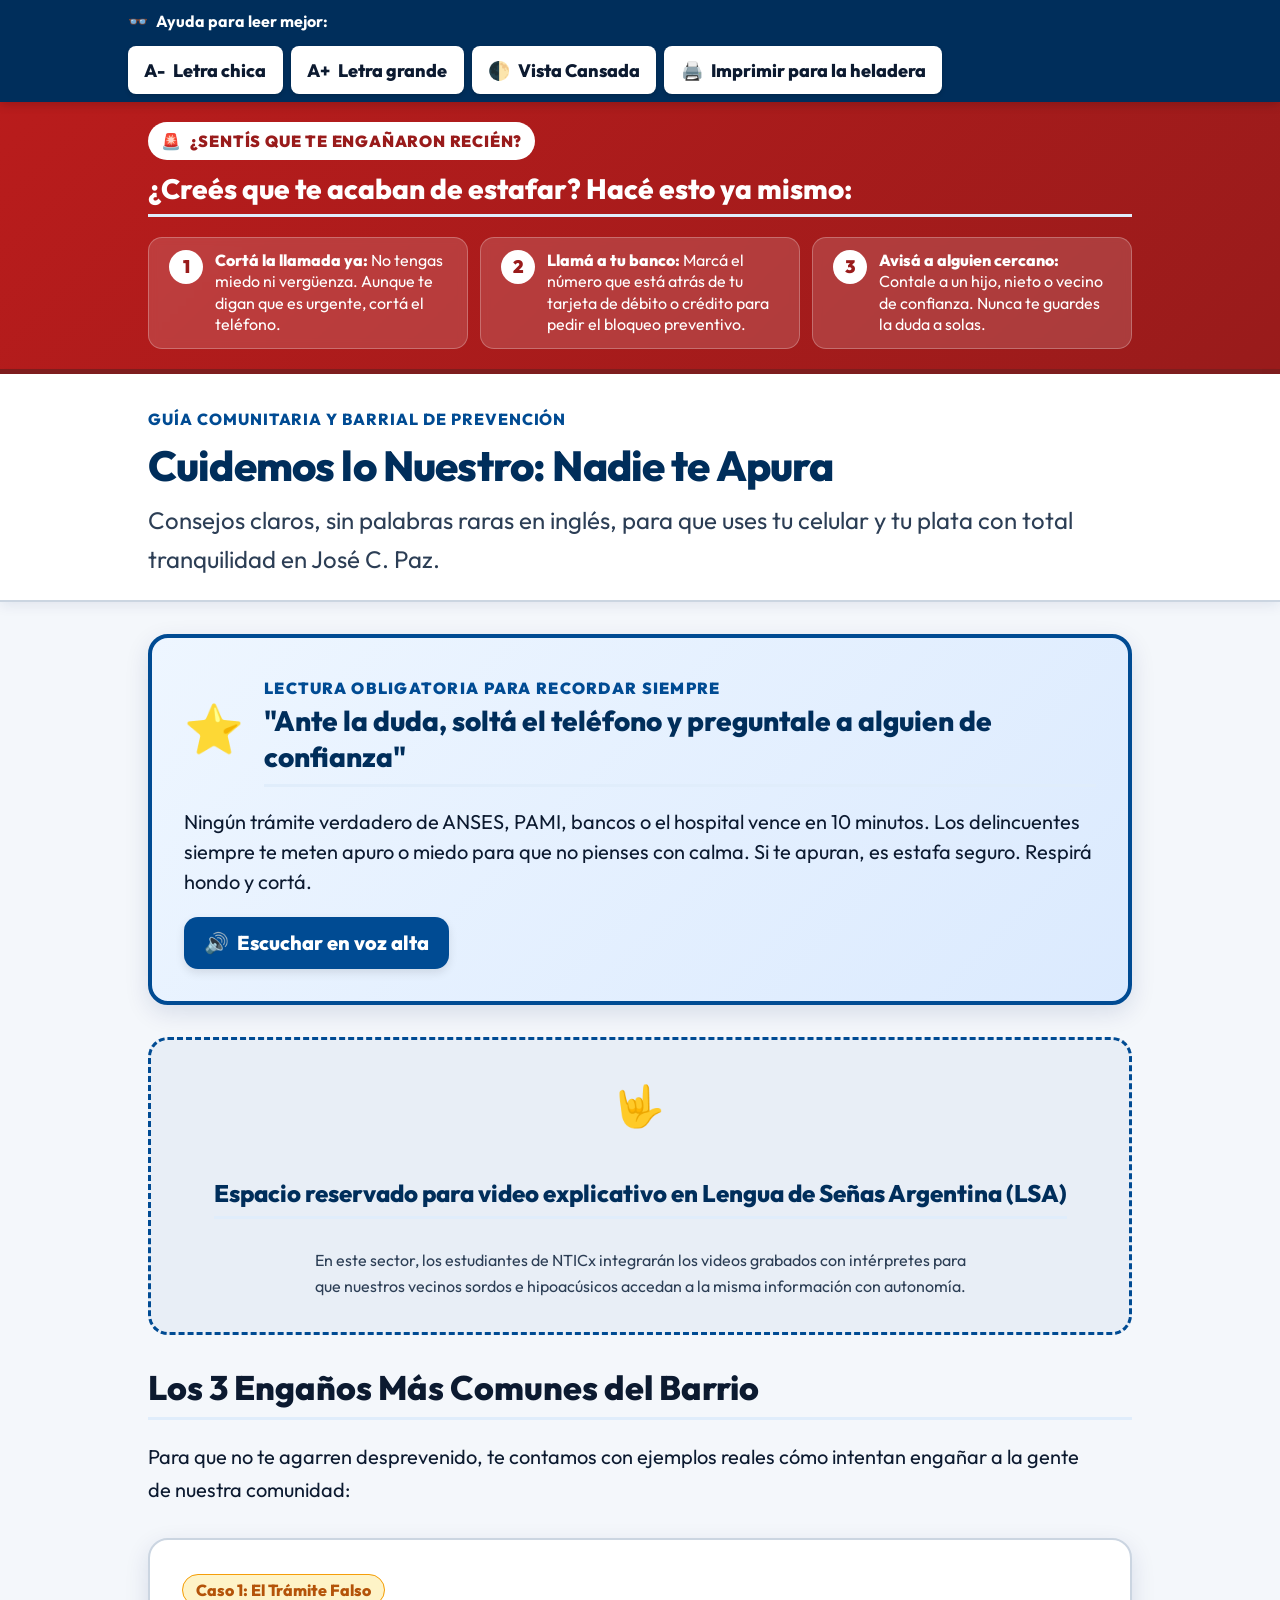
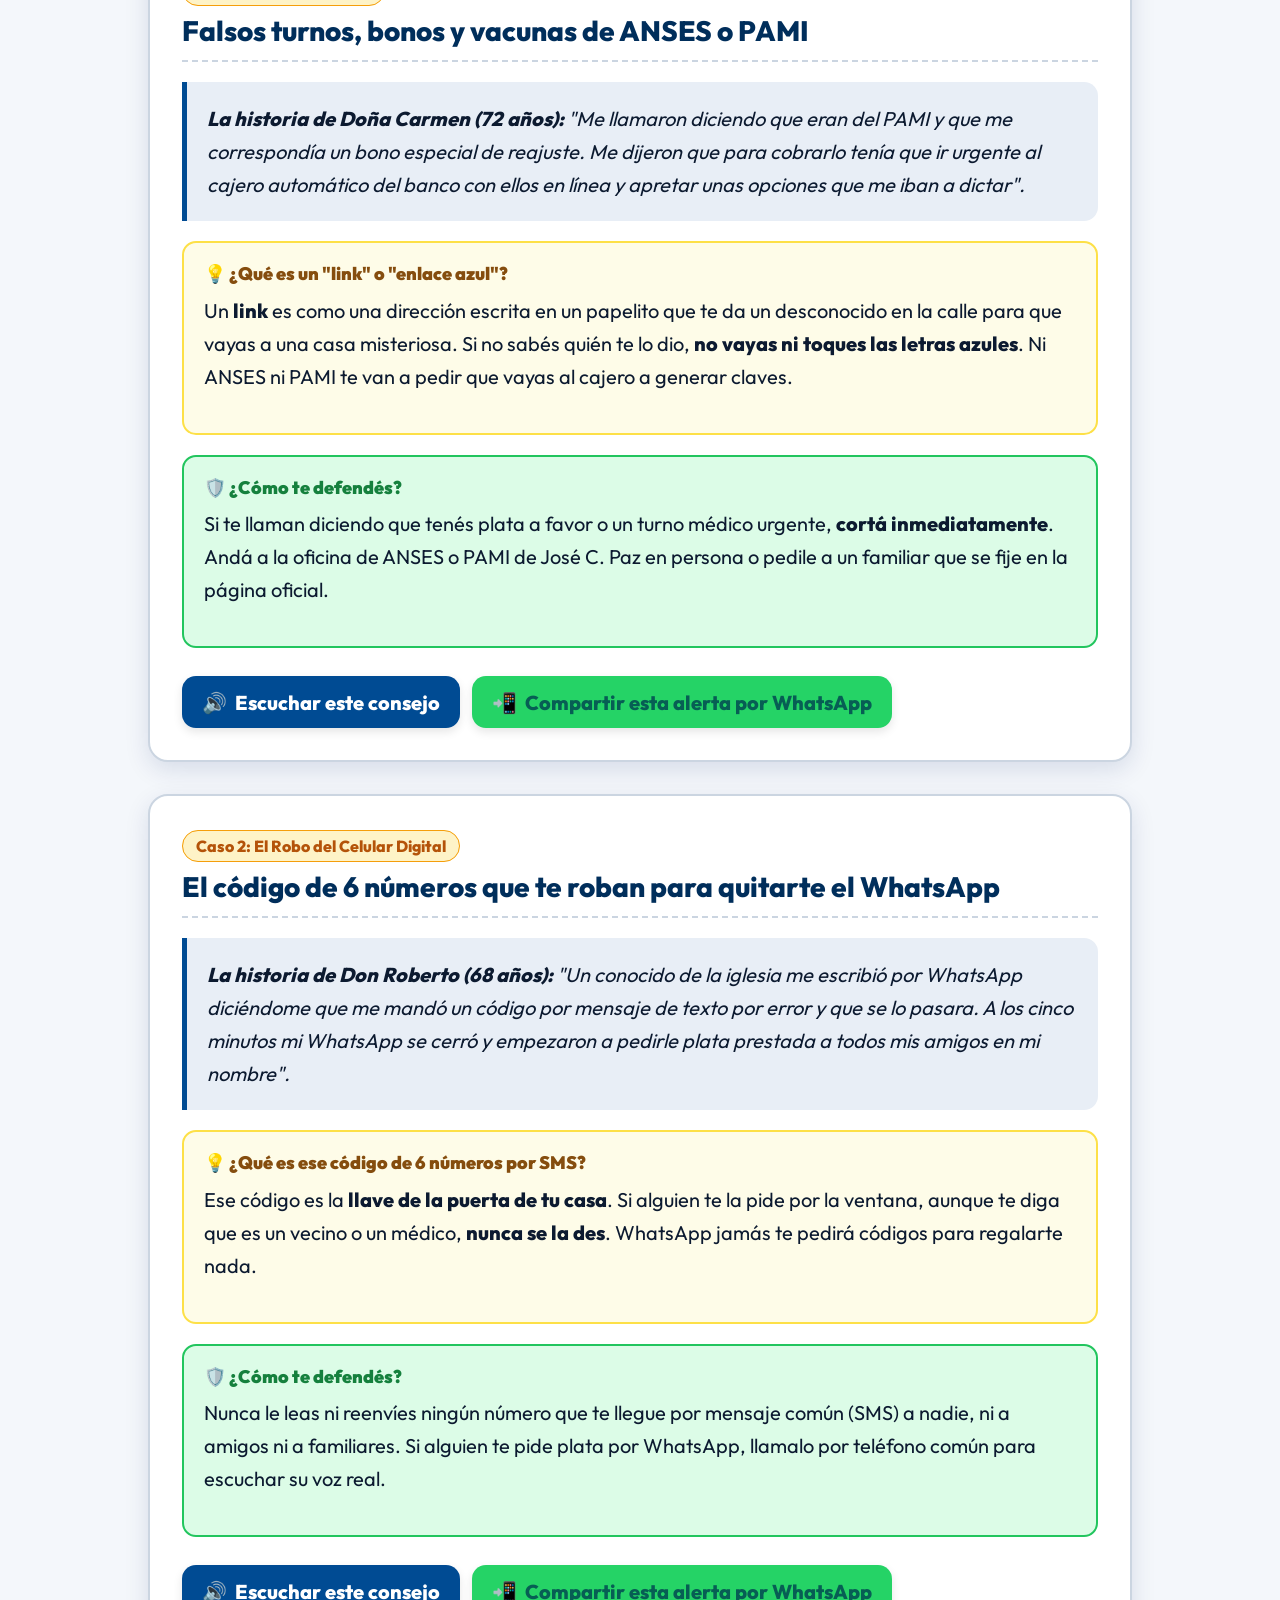
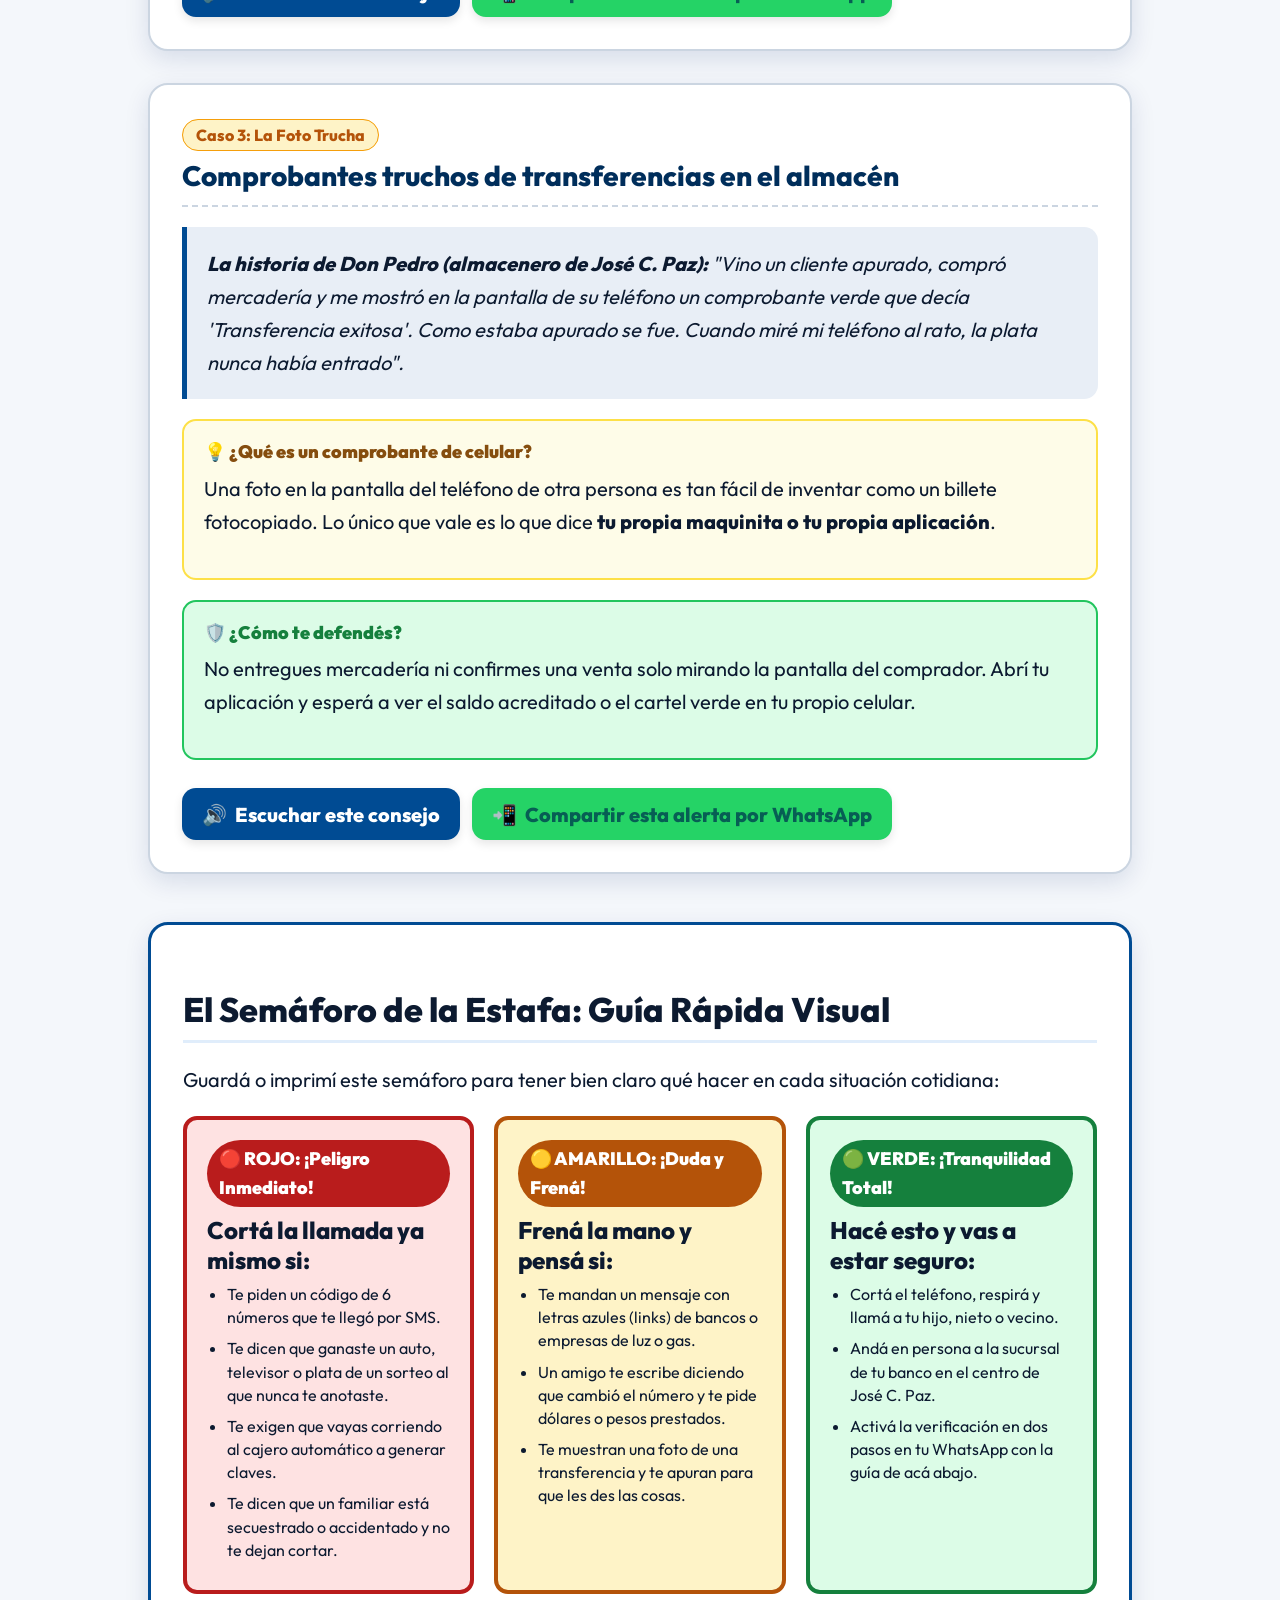
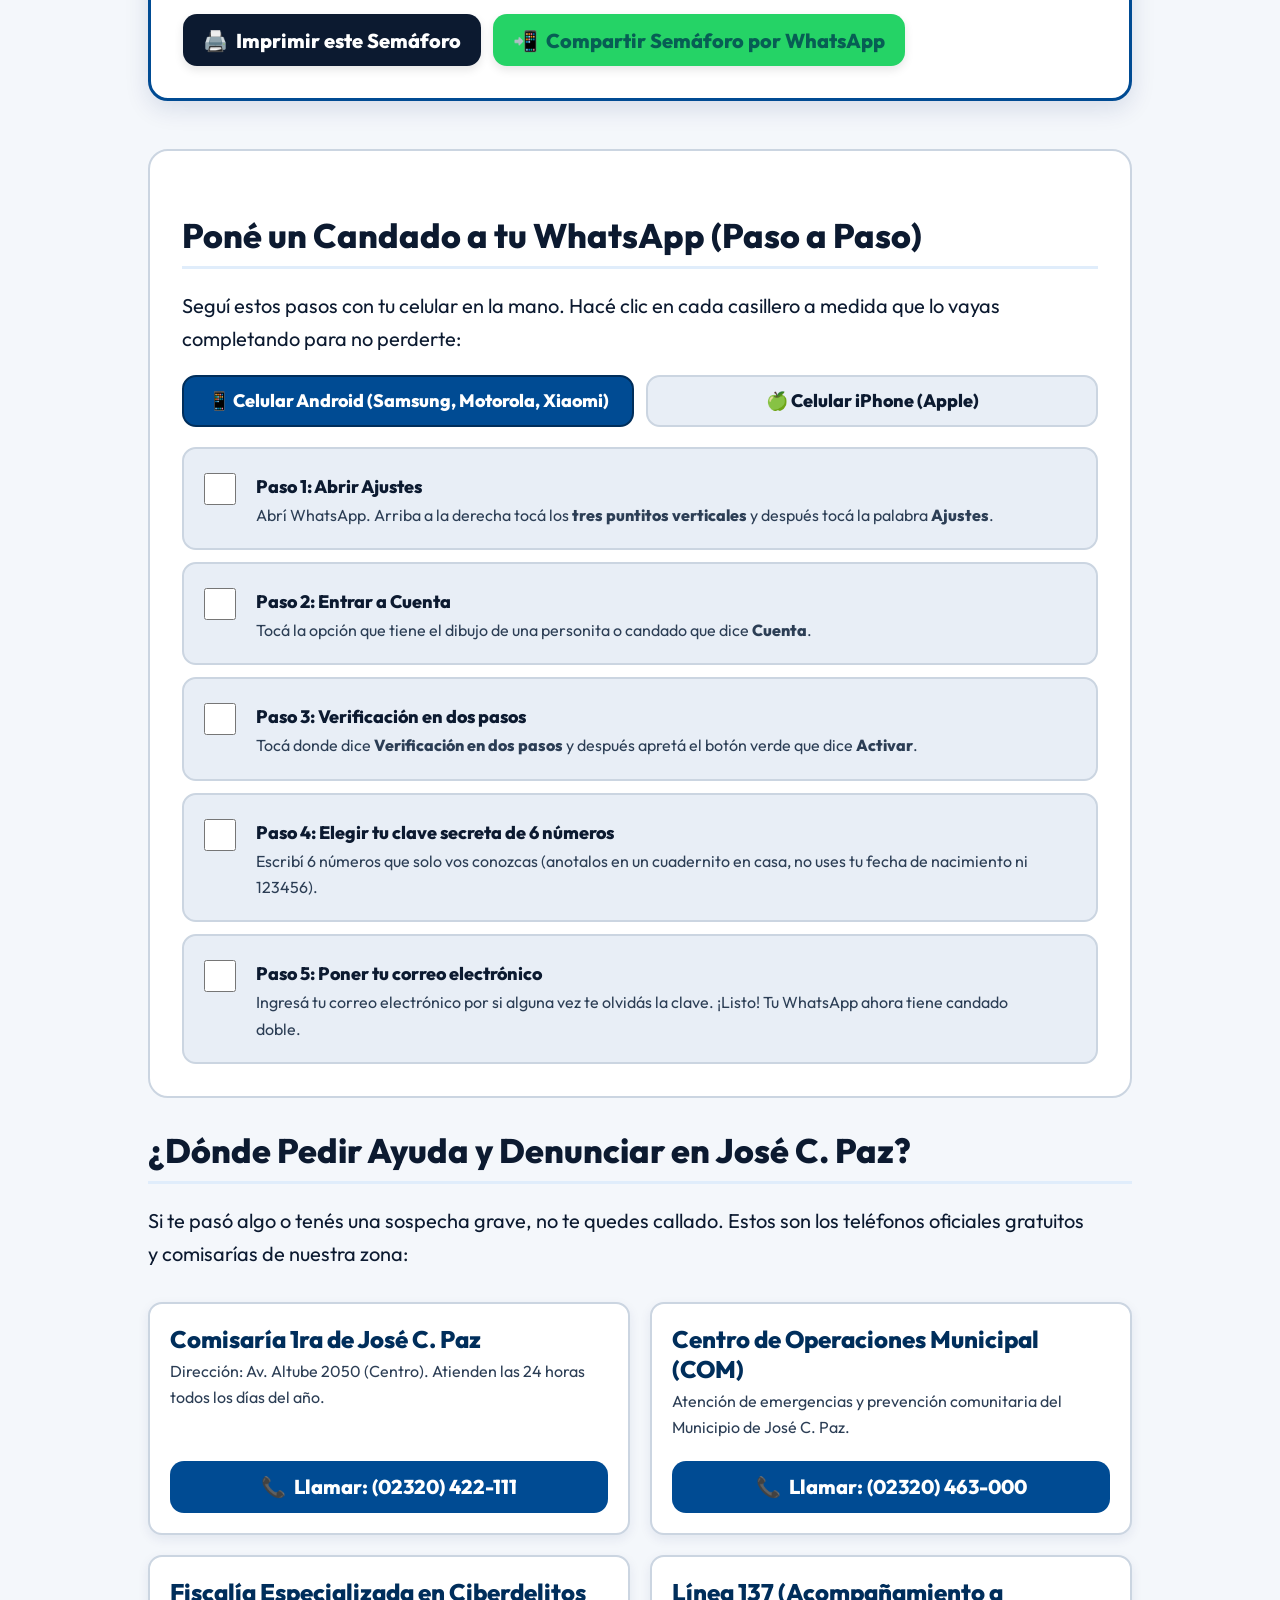
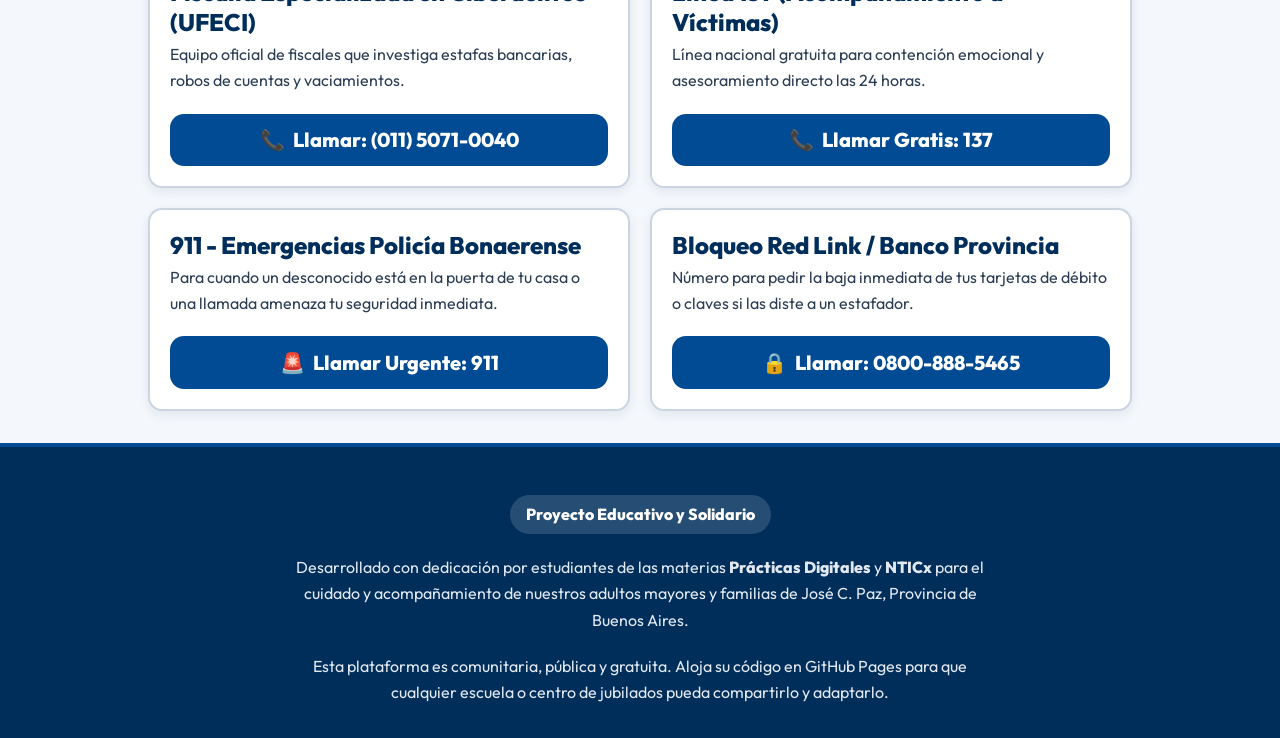
==== index.html @ b4842276 "Inicializar plataforma de ciberseguridad comunitaria para adultos mayores" ====
<!DOCTYPE html>
<html lang="es">
<head>
  <meta charset="UTF-8">
  <!-- Viewport amigable que NUNCA bloquea el zoom del usuario -->
  <meta name="viewport" content="width=device-width, initial-scale=1.0">
  <title>Cuidemos a Nuestros Mayores | Guía Barrial contra Estafas Virtuales</title>
  
  <meta name="description" content="Guía barrial y comunitaria con consejos sencillos, lenguaje claro y herramientas accesibles para evitar estafas telefónicas y virtuales. Proyecto de Prácticas Digitales y NTICx en José C. Paz.">
  <meta name="theme-color" content="#004b93">

  <!-- Google Fonts para lectura descansada y tipografía moderna -->
  <link rel="preconnect" href="https://fonts.googleapis.com">
  <link rel="preconnect" href="https://fonts.gstatic.com" crossorigin>
  <link href="https://fonts.googleapis.com/css2?family=Outfit:wght@400;600;700;800;900&display=swap" rel="stylesheet">

  <!-- Hojas de estilo modulares -->
  <link rel="stylesheet" href="css/variables.css">
  <link rel="stylesheet" href="css/base.css">
  <link rel="stylesheet" href="css/components.css">
  <link rel="stylesheet" href="css/print.css" media="print">
</head>
<body>

  <!-- Enlace accesible de salto al contenido principal para lectores de pantalla -->
  <a href="#contenido-principal" class="skip-link">Saltar directo al contenido principal</a>

  <!-- 1. BARRA SUPERIOR FIJA DE ACCESIBILIDAD GERONTOLÓGICA -->
  <aside class="access-bar" aria-label="Herramientas de ayuda visual y lectura">
    <div class="access-bar__container">
      <div class="access-bar__title">
        <span aria-hidden="true">👓</span>
        <span>Ayuda para leer mejor:</span>
      </div>
      <div class="access-bar__controls">
        <button id="btn-font-decrease" class="access-btn" type="button" aria-label="Achicar tamaño de letra">
          <span aria-hidden="true">A-</span> Letra chica
        </button>
        <button id="btn-font-increase" class="access-btn" type="button" aria-label="Agrandar tamaño de letra">
          <span aria-hidden="true">A+</span> Letra grande
        </button>
        <button id="btn-contrast-toggle" class="access-btn" type="button" aria-pressed="false" aria-label="Activar modo de alto contraste para vista cansada">
          <span aria-hidden="true">🌓</span> Vista Cansada
        </button>
        <button id="btn-print-guide" class="access-btn no-print" type="button" aria-label="Imprimir guía para pegar en la heladera">
          <span aria-hidden="true">🖨️</span> Imprimir para la heladera
        </button>
      </div>
    </div>
  </aside>

  <!-- 2. BANNER DE EMERGENCIA INMEDIATA -->
  <section class="emergency-banner" aria-labelledby="alerta-urgente-titulo">
    <div class="container emergency-banner__inner">
      <div class="emergency-banner__badge">
        <span aria-hidden="true">🚨</span> ¿Sentís que te engañaron recién?
      </div>
      <h2 id="alerta-urgente-titulo" class="emergency-banner__title">
        ¿Creés que te acaban de estafar? Hacé esto ya mismo:
      </h2>
      <ol class="emergency-banner__steps">
        <li class="emergency-banner__step">
          <span class="emergency-banner__step-num" aria-hidden="true">1</span>
          <p class="emergency-banner__step-text">
            <strong>Cortá la llamada ya:</strong> No tengas miedo ni vergüenza. Aunque te digan que es urgente, cortá el teléfono.
          </p>
        </li>
        <li class="emergency-banner__step">
          <span class="emergency-banner__step-num" aria-hidden="true">2</span>
          <p class="emergency-banner__step-text">
            <strong>Llamá a tu banco:</strong> Marcá el número que está atrás de tu tarjeta de débito o crédito para pedir el bloqueo preventivo.
          </p>
        </li>
        <li class="emergency-banner__step">
          <span class="emergency-banner__step-num" aria-hidden="true">3</span>
          <p class="emergency-banner__step-text">
            <strong>Avisá a alguien cercano:</strong> Contale a un hijo, nieto o vecino de confianza. Nunca te guardes la duda a solas.
          </p>
        </li>
      </ol>
    </div>
  </section>

  <!-- 3. CABECERA PRINCIPAL HERO -->
  <header class="site-header">
    <div class="container">
      <span class="site-header__kicker">Guía Comunitaria y Barrial de Prevención</span>
      <h1 class="site-header__title">Cuidemos lo Nuestro: Nadie te Apura</h1>
      <p class="site-header__subtitle">
        Consejos claros, sin palabras raras en inglés, para que uses tu celular y tu plata con total tranquilidad en José C. Paz.
      </p>
    </div>
  </header>

  <!-- CONTENIDO PRINCIPAL -->
  <main id="contenido-principal" class="container" tabindex="-1">

    <!-- 4. LA REGLA DE ORO -->
    <section class="golden-rule" aria-labelledby="regla-oro-titulo">
      <div class="golden-rule__header">
        <span class="golden-rule__icon" aria-hidden="true">⭐</span>
        <div>
          <span class="golden-rule__label">Lectura obligatoria para recordar siempre</span>
          <h2 id="regla-oro-titulo" class="golden-rule__text">
            "Ante la duda, soltá el teléfono y preguntale a alguien de confianza"
          </h2>
        </div>
      </div>
      <p class="golden-rule__desc">
        Ningún trámite verdadero de ANSES, PAMI, bancos o el hospital vence en 10 minutos. Los delincuentes siempre te meten apuro o miedo para que no pienses con calma. Si te apuran, es estafa seguro. Respirá hondo y cortá.
      </p>
      <div>
        <button type="button" class="btn-action btn-action--tts" data-speech-target="regla-oro-titulo" aria-label="Escuchar la regla de oro en voz alta">
          <span aria-hidden="true">🔊</span> Escuchar en voz alta
        </button>
      </div>
    </section>

    <!-- 5. PLACEHOLDER LSA (LENGUA DE SEÑAS ARGENTINA) -->
    <section class="lsa-box" aria-label="Contenido accesible en Lengua de Señas Argentina">
      <span class="lsa-box__icon" aria-hidden="true">🤟</span>
      <h2 class="lsa-box__title">Espacio reservado para video explicativo en Lengua de Señas Argentina (LSA)</h2>
      <p class="lsa-box__info">
        En este sector, los estudiantes de NTICx integrarán los videos grabados con intérpretes para que nuestros vecinos sordos e hipoacúsicos accedan a la misma información con autonomía.
      </p>
    </section>

    <!-- 6. CASOS REALES Y ESTAFAS ACTUALES -->
    <section aria-labelledby="seccion-casos-titulo">
      <h2 id="seccion-casos-titulo">Los 3 Engaños Más Comunes del Barrio</h2>
      <p>
        Para que no te agarren desprevenido, te contamos con ejemplos reales cómo intentan engañar a la gente de nuestra comunidad:
      </p>

      <div class="scams-grid">
        
        <!-- CASO 1: ANSES Y PAMI -->
        <article class="scam-card" id="caso-anses" aria-labelledby="caso-anses-titulo">
          <div class="scam-card__header">
            <div>
              <span class="scam-card__badge">Caso 1: El Trámite Falso</span>
              <h3 id="caso-anses-titulo" class="scam-card__title">
                Falsos turnos, bonos y vacunas de ANSES o PAMI
              </h3>
            </div>
          </div>

          <div class="scam-card__story">
            <strong>La historia de Doña Carmen (72 años):</strong>
            "Me llamaron diciendo que eran del PAMI y que me correspondía un bono especial de reajuste. Me dijeron que para cobrarlo tenía que ir urgente al cajero automático del banco con ellos en línea y apretar unas opciones que me iban a dictar".
          </div>

          <div class="scam-card__analogy">
            <h4 class="scam-card__analogy-title">💡 ¿Qué es un "link" o "enlace azul"?</h4>
            <p>
              Un <strong>link</strong> es como una dirección escrita en un papelito que te da un desconocido en la calle para que vayas a una casa misteriosa. Si no sabés quién te lo dio, <strong>no vayas ni toques las letras azules</strong>. Ni ANSES ni PAMI te van a pedir que vayas al cajero a generar claves.
            </p>
          </div>

          <div class="scam-card__defense">
            <h4 class="scam-card__defense-title">🛡️ ¿Cómo te defendés?</h4>
            <p>
              Si te llaman diciendo que tenés plata a favor o un turno médico urgente, <strong>cortá inmediatamente</strong>. Andá a la oficina de ANSES o PAMI de José C. Paz en persona o pedile a un familiar que se fije en la página oficial.
            </p>
          </div>

          <div class="scam-card__actions">
            <button type="button" class="btn-action btn-action--tts" data-speech-target="caso-anses" aria-label="Escuchar el consejo sobre ANSES y PAMI">
              <span aria-hidden="true">🔊</span> Escuchar este consejo
            </button>
            <button type="button" class="btn-action btn-action--whatsapp" data-share-title="Alerta ANSES y PAMI truchos" data-share-text="¡Ojo en el barrio! Están llamando haciéndose pasar por ANSES y PAMI para robar claves bancarias en los cajeros. Si te llaman, cortá. Mirá los consejos acá:">
              <span aria-hidden="true">📲</span> Compartir esta alerta por WhatsApp
            </button>
          </div>
        </article>

        <!-- CASO 2: SECUESTRO DE WHATSAPP -->
        <article class="scam-card" id="caso-whatsapp" aria-labelledby="caso-whatsapp-titulo">
          <div class="scam-card__header">
            <div>
              <span class="scam-card__badge">Caso 2: El Robo del Celular Digital</span>
              <h3 id="caso-whatsapp-titulo" class="scam-card__title">
                El código de 6 números que te roban para quitarte el WhatsApp
              </h3>
            </div>
          </div>

          <div class="scam-card__story">
            <strong>La historia de Don Roberto (68 años):</strong>
            "Un conocido de la iglesia me escribió por WhatsApp diciéndome que me mandó un código por mensaje de texto por error y que se lo pasara. A los cinco minutos mi WhatsApp se cerró y empezaron a pedirle plata prestada a todos mis amigos en mi nombre".
          </div>

          <div class="scam-card__analogy">
            <h4 class="scam-card__analogy-title">💡 ¿Qué es ese código de 6 números por SMS?</h4>
            <p>
              Ese código es la <strong>llave de la puerta de tu casa</strong>. Si alguien te la pide por la ventana, aunque te diga que es un vecino o un médico, <strong>nunca se la des</strong>. WhatsApp jamás te pedirá códigos para regalarte nada.
            </p>
          </div>

          <div class="scam-card__defense">
            <h4 class="scam-card__defense-title">🛡️ ¿Cómo te defendés?</h4>
            <p>
              Nunca le leas ni reenvíes ningún número que te llegue por mensaje común (SMS) a nadie, ni a amigos ni a familiares. Si alguien te pide plata por WhatsApp, llamalo por teléfono común para escuchar su voz real.
            </p>
          </div>

          <div class="scam-card__actions">
            <button type="button" class="btn-action btn-action--tts" data-speech-target="caso-whatsapp" aria-label="Escuchar el consejo sobre robo de WhatsApp">
              <span aria-hidden="true">🔊</span> Escuchar este consejo
            </button>
            <button type="button" class="btn-action btn-action--whatsapp" data-share-title="Alerta de robo de WhatsApp" data-share-text="¡Atención familia! Si te llega un mensaje con 6 números, NO se lo des a nadie. Te pueden robar el WhatsApp y pedir plata a tus contactos. Mirá cómo cuidarte:">
              <span aria-hidden="true">📲</span> Compartir esta alerta por WhatsApp
            </button>
          </div>
        </article>

        <!-- CASO 3: EL FALSO COMPROBANTE -->
        <article class="scam-card" id="caso-mercadopago" aria-labelledby="caso-mercadopago-titulo">
          <div class="scam-card__header">
            <div>
              <span class="scam-card__badge">Caso 3: La Foto Trucha</span>
              <h3 id="caso-mercadopago-titulo" class="scam-card__title">
                Comprobantes truchos de transferencias en el almacén
              </h3>
            </div>
          </div>

          <div class="scam-card__story">
            <strong>La historia de Don Pedro (almacenero de José C. Paz):</strong>
            "Vino un cliente apurado, compró mercadería y me mostró en la pantalla de su teléfono un comprobante verde que decía 'Transferencia exitosa'. Como estaba apurado se fue. Cuando miré mi teléfono al rato, la plata nunca había entrado".
          </div>

          <div class="scam-card__analogy">
            <h4 class="scam-card__analogy-title">💡 ¿Qué es un comprobante de celular?</h4>
            <p>
              Una foto en la pantalla del teléfono de otra persona es tan fácil de inventar como un billete fotocopiado. Lo único que vale es lo que dice <strong>tu propia maquinita o tu propia aplicación</strong>.
            </p>
          </div>

          <div class="scam-card__defense">
            <h4 class="scam-card__defense-title">🛡️ ¿Cómo te defendés?</h4>
            <p>
              No entregues mercadería ni confirmes una venta solo mirando la pantalla del comprador. Abrí tu aplicación y esperá a ver el saldo acreditado o el cartel verde en tu propio celular.
            </p>
          </div>

          <div class="scam-card__actions">
            <button type="button" class="btn-action btn-action--tts" data-speech-target="caso-mercadopago" aria-label="Escuchar el consejo sobre transferencias falsas">
              <span aria-hidden="true">🔊</span> Escuchar este consejo
            </button>
            <button type="button" class="btn-action btn-action--whatsapp" data-share-title="Alerta comprobantes truchos" data-share-text="Para todos los comerciantes y vecinos del barrio: nunca confíen en una captura de pantalla que les muestren. Miren siempre su propia aplicación. Guía útil:">
              <span aria-hidden="true">📲</span> Compartir esta alerta por WhatsApp
            </button>
          </div>
        </article>

      </div>
    </section>

    <!-- 7. INFOGRAFÍA: EL SEMÁFORO DE LA ESTAFA -->
    <section class="traffic-light-section" id="semaforo-seccion" aria-labelledby="semaforo-titulo">
      <h2 id="semaforo-titulo">El Semáforo de la Estafa: Guía Rápida Visual</h2>
      <p>
        Guardá o imprimí este semáforo para tener bien claro qué hacer en cada situación cotidiana:
      </p>

      <div class="traffic-light-grid">
        <!-- ROJO -->
        <div class="traffic-card traffic-card--red">
          <span class="traffic-card__badge">🔴 ROJO: ¡Peligro Inmediato!</span>
          <h3 class="traffic-card__title">Cortá la llamada ya mismo si:</h3>
          <ul class="traffic-card__list">
            <li>Te piden un código de 6 números que te llegó por SMS.</li>
            <li>Te dicen que ganaste un auto, televisor o plata de un sorteo al que nunca te anotaste.</li>
            <li>Te exigen que vayas corriendo al cajero automático a generar claves.</li>
            <li>Te dicen que un familiar está secuestrado o accidentado y no te dejan cortar.</li>
          </ul>
        </div>

        <!-- AMARILLO -->
        <div class="traffic-card traffic-card--yellow">
          <span class="traffic-card__badge">🟡 AMARILLO: ¡Duda y Frená!</span>
          <h3 class="traffic-card__title">Frená la mano y pensá si:</h3>
          <ul class="traffic-card__list">
            <li>Te mandan un mensaje con letras azules (links) de bancos o empresas de luz o gas.</li>
            <li>Un amigo te escribe diciendo que cambió el número y te pide dólares o pesos prestados.</li>
            <li>Te muestran una foto de una transferencia y te apuran para que les des las cosas.</li>
          </ul>
        </div>

        <!-- VERDE -->
        <div class="traffic-card traffic-card--green">
          <span class="traffic-card__badge">🟢 VERDE: ¡Tranquilidad Total!</span>
          <h3 class="traffic-card__title">Hacé esto y vas a estar seguro:</h3>
          <ul class="traffic-card__list">
            <li>Cortá el teléfono, respirá y llamá a tu hijo, nieto o vecino.</li>
            <li>Andá en persona a la sucursal de tu banco en el centro de José C. Paz.</li>
            <li>Activá la verificación en dos pasos en tu WhatsApp con la guía de acá abajo.</li>
          </ul>
        </div>
      </div>

      <div class="scam-card__actions">
        <button type="button" class="btn-action btn-action--print" id="btn-print-semaforo">
          <span aria-hidden="true">🖨️</span> Imprimir este Semáforo
        </button>
        <button type="button" class="btn-action btn-action--whatsapp" data-share-title="Semáforo de la Estafa" data-share-text="Mirá este semáforo sencillo para saber cuándo cortar el teléfono y evitar estafas en el barrio. Cuidemos a nuestros abuelos y vecinos:">
          <span aria-hidden="true">📲</span> Compartir Semáforo por WhatsApp
        </button>
      </div>
    </section>

    <!-- 8. GUÍA DE CONFIGURACIÓN PASO A PASO (VERIFICACIÓN EN DOS PASOS) -->
    <section class="guide-box" aria-labelledby="guia-titulo">
      <h2 id="guia-titulo">Poné un Candado a tu WhatsApp (Paso a Paso)</h2>
      <p>
        Seguí estos pasos con tu celular en la mano. Hacé clic en cada casillero a medida que lo vayas completando para no perderte:
      </p>

      <div class="guide-tabs" role="tablist" aria-label="Elegí tu modelo de celular">
        <button type="button" class="guide-tab-btn is-active" id="tab-android" role="tab" aria-selected="true" aria-controls="panel-android">
          📱 Celular Android (Samsung, Motorola, Xiaomi)
        </button>
        <button type="button" class="guide-tab-btn" id="tab-iphone" role="tab" aria-selected="false" aria-controls="panel-iphone">
          🍏 Celular iPhone (Apple)
        </button>
      </div>

      <!-- PANEL ANDROID -->
      <div id="panel-android" role="tabpanel" aria-labelledby="tab-android">
        <ol class="step-checklist">
          <li class="step-item">
            <input type="checkbox" id="step-android-1" class="step-checkbox" aria-label="Completar paso 1">
            <label for="step-android-1" class="step-content">
              <span class="step-title">Paso 1: Abrir Ajustes</span>
              <p class="step-desc">Abrí WhatsApp. Arriba a la derecha tocá los <strong>tres puntitos verticales</strong> y después tocá la palabra <strong>Ajustes</strong>.</p>
            </label>
          </li>
          <li class="step-item">
            <input type="checkbox" id="step-android-2" class="step-checkbox" aria-label="Completar paso 2">
            <label for="step-android-2" class="step-content">
              <span class="step-title">Paso 2: Entrar a Cuenta</span>
              <p class="step-desc">Tocá la opción que tiene el dibujo de una personita o candado que dice <strong>Cuenta</strong>.</p>
            </label>
          </li>
          <li class="step-item">
            <input type="checkbox" id="step-android-3" class="step-checkbox" aria-label="Completar paso 3">
            <label for="step-android-3" class="step-content">
              <span class="step-title">Paso 3: Verificación en dos pasos</span>
              <p class="step-desc">Tocá donde dice <strong>Verificación en dos pasos</strong> y después apretá el botón verde que dice <strong>Activar</strong>.</p>
            </label>
          </li>
          <li class="step-item">
            <input type="checkbox" id="step-android-4" class="step-checkbox" aria-label="Completar paso 4">
            <label for="step-android-4" class="step-content">
              <span class="step-title">Paso 4: Elegir tu clave secreta de 6 números</span>
              <p class="step-desc">Escribí 6 números que solo vos conozcas (anotalos en un cuadernito en casa, no uses tu fecha de nacimiento ni 123456).</p>
            </label>
          </li>
          <li class="step-item">
            <input type="checkbox" id="step-android-5" class="step-checkbox" aria-label="Completar paso 5">
            <label for="step-android-5" class="step-content">
              <span class="step-title">Paso 5: Poner tu correo electrónico</span>
              <p class="step-desc">Ingresá tu correo electrónico por si alguna vez te olvidás la clave. ¡Listo! Tu WhatsApp ahora tiene candado doble.</p>
            </label>
          </li>
        </ol>
      </div>

      <!-- PANEL IPHONE (Oculto inicialmente) -->
      <div id="panel-iphone" role="tabpanel" aria-labelledby="tab-iphone" hidden>
        <ol class="step-checklist">
          <li class="step-item">
            <input type="checkbox" id="step-iphone-1" class="step-checkbox" aria-label="Completar paso 1">
            <label for="step-iphone-1" class="step-content">
              <span class="step-title">Paso 1: Abrir Configuración</span>
              <p class="step-desc">Abrí WhatsApp y tocá abajo a la derecha la ruedita que dice <strong>Configuración</strong>.</p>
            </label>
          </li>
          <li class="step-item">
            <input type="checkbox" id="step-iphone-2" class="step-checkbox" aria-label="Completar paso 2">
            <label for="step-iphone-2" class="step-content">
              <span class="step-title">Paso 2: Entrar a Cuenta</span>
              <p class="step-desc">Buscá la opción que dice <strong>Cuenta</strong> y tocala.</p>
            </label>
          </li>
          <li class="step-item">
            <input type="checkbox" id="step-iphone-3" class="step-checkbox" aria-label="Completar paso 3">
            <label for="step-iphone-3" class="step-content">
              <span class="step-title">Paso 3: Verificación en dos pasos</span>
              <p class="step-desc">Tocá <strong>Verificación en dos pasos</strong> y luego el botón <strong>Activar</strong>.</p>
            </label>
          </li>
          <li class="step-item">
            <input type="checkbox" id="step-iphone-4" class="step-checkbox" aria-label="Completar paso 4">
            <label for="step-iphone-4" class="step-content">
              <span class="step-title">Paso 4: Elegir tu clave de 6 números</span>
              <p class="step-desc">Escribí tus 6 números seguros y confirmalos. Anotalos en un papel seguro en tu casa.</p>
            </label>
          </li>
          <li class="step-item">
            <input type="checkbox" id="step-iphone-5" class="step-checkbox" aria-label="Completar paso 5">
            <label for="step-iphone-5" class="step-content">
              <span class="step-title">Paso 5: Confirmar correo de auxilio</span>
              <p class="step-desc">Escribí tu correo electrónico para recuperar tu cuenta si te olvidás la clave. ¡Felicitaciones, cuenta protegida!</p>
            </label>
          </li>
        </ol>
      </div>
    </section>

    <!-- 9. DÓNDE DENUNCIAR: FOCO LOCAL JOSÉ C. PAZ Y PROVINCIA DE BUENOS AIRES -->
    <section aria-labelledby="directorio-titulo">
      <h2 id="directorio-titulo">¿Dónde Pedir Ayuda y Denunciar en José C. Paz?</h2>
      <p>
        Si te pasó algo o tenés una sospecha grave, no te quedes callado. Estos son los teléfonos oficiales gratuitos y comisarías de nuestra zona:
      </p>

      <div class="directory-grid">
        
        <!-- COMISARÍA 1RA JOSÉ C. PAZ -->
        <article class="directory-card">
          <div>
            <h3 class="directory-card__name">Comisaría 1ra de José C. Paz</h3>
            <p class="directory-card__desc">Dirección: Av. Altube 2050 (Centro). Atienden las 24 horas todos los días del año.</p>
          </div>
          <a href="tel:02320422111" class="directory-card__btn" aria-label="Llamar a la Comisaría 1ra de José C. Paz">
            <span aria-hidden="true">📞</span> Llamar: (02320) 422-111
          </a>
        </article>

        <!-- CENTRO DE MONITOREO Y SEGURIDAD LOCAL -->
        <article class="directory-card">
          <div>
            <h3 class="directory-card__name">Centro de Operaciones Municipal (COM)</h3>
            <p class="directory-card__desc">Atención de emergencias y prevención comunitaria del Municipio de José C. Paz.</p>
          </div>
          <a href="tel:02320463000" class="directory-card__btn" aria-label="Llamar al Centro de Operaciones Municipal">
            <span aria-hidden="true">📞</span> Llamar: (02320) 463-000
          </a>
        </article>

        <!-- FISCALÍA ESPECIALIZADA UFECI -->
        <article class="directory-card">
          <div>
            <h3 class="directory-card__name">Fiscalía Especializada en Ciberdelitos (UFECI)</h3>
            <p class="directory-card__desc">Equipo oficial de fiscales que investiga estafas bancarias, robos de cuentas y vaciamientos.</p>
          </div>
          <a href="tel:01150710040" class="directory-card__btn" aria-label="Llamar a la fiscalía de ciberdelitos UFECI">
            <span aria-hidden="true">📞</span> Llamar: (011) 5071-0040
          </a>
        </article>

        <!-- LÍNEA 137 -->
        <article class="directory-card">
          <div>
            <h3 class="directory-card__name">Línea 137 (Acompañamiento a Víctimas)</h3>
            <p class="directory-card__desc">Línea nacional gratuita para contención emocional y asesoramiento directo las 24 horas.</p>
          </div>
          <a href="tel:137" class="directory-card__btn" aria-label="Llamar gratis al 137">
            <span aria-hidden="true">📞</span> Llamar Gratis: 137
          </a>
        </article>

        <!-- 911 EMERGENCIAS POLICIALES -->
        <article class="directory-card">
          <div>
            <h3 class="directory-card__name">911 - Emergencias Policía Bonaerense</h3>
            <p class="directory-card__desc">Para cuando un desconocido está en la puerta de tu casa o una llamada amenaza tu seguridad inmediata.</p>
          </div>
          <a href="tel:911" class="directory-card__btn" aria-label="Llamar a emergencias 911">
            <span aria-hidden="true">🚨</span> Llamar Urgente: 911
          </a>
        </article>

        <!-- BANCO PROVINCIA / RED LINK BLOQUEO -->
        <article class="directory-card">
          <div>
            <h3 class="directory-card__name">Bloqueo Red Link / Banco Provincia</h3>
            <p class="directory-card__desc">Número para pedir la baja inmediata de tus tarjetas de débito o claves si las diste a un estafador.</p>
          </div>
          <a href="tel:08008885465" class="directory-card__btn" aria-label="Llamar al 0800 de Red Link">
            <span aria-hidden="true">🔒</span> Llamar: 0800-888-5465
          </a>
        </article>

      </div>
    </section>

  </main>

  <!-- 10. PIE DE PÁGINA INSTITUCIONAL -->
  <footer class="site-footer">
    <div class="container site-footer__content">
      <span class="site-footer__badge">Proyecto Educativo y Solidario</span>
      <p class="site-footer__text">
        Desarrollado con dedicación por estudiantes de las materias <strong>Prácticas Digitales</strong> y <strong>NTICx</strong> para el cuidado y acompañamiento de nuestros adultos mayores y familias de José C. Paz, Provincia de Buenos Aires.
      </p>
      <p class="site-footer__text">
        Esta plataforma es comunitaria, pública y gratuita. Aloja su código en GitHub Pages para que cualquier escuela o centro de jubilados pueda compartirlo y adaptarlo.
      </p>
    </div>
  </footer>

  <!-- Scripts modulares con ES6 -->
  <script type="module" src="js/main.js"></script>
</body>
</html>
---- css/variables.css ----
/* ==========================================================================
   VARIABLES DE DISEÑO Y ACCESIBILIDAD (Gerontotecnología)
   Proyecto Educativo: Prácticas Digitales & NTICx - José C. Paz
   ========================================================================== */

:root {
  /* Escala tipográfica base (20px ergonómico para adultos mayores) */
  --font-base: 20px;
  --font-factor: 1; /* Modificado dinámicamente por los botones A+ / A- */

  --font-family-primary: 'Outfit', -apple-system, BlinkMacSystemFont, 'Segoe UI', Roboto, Helvetica, Arial, sans-serif;
  --font-family-display: 'Merriweather', Georgia, serif;

  /* Tamaños calculados */
  --text-sm: calc(16px * var(--font-factor));
  --text-md: calc(18px * var(--font-factor));
  --text-base: calc(var(--font-base) * var(--font-factor));
  --text-lg: calc(24px * var(--font-factor));
  --text-xl: calc(28px * var(--font-factor));
  --text-2xl: calc(34px * var(--font-factor));
  --text-3xl: calc(42px * var(--font-factor));

  /* Espaciados amplios */
  --space-xs: 0.5rem;
  --space-sm: 0.75rem;
  --space-md: 1.25rem;
  --space-lg: 2rem;
  --space-xl: 3rem;

  /* Radio de bordes redondeados y amigables */
  --radius-sm: 8px;
  --radius-md: 14px;
  --radius-lg: 20px;
  --radius-full: 9999px;

  /* Elevaciones y sombras suaves */
  --shadow-subtle: 0 4px 12px rgba(0, 32, 96, 0.08);
  --shadow-card: 0 8px 24px rgba(0, 32, 96, 0.12);
  --shadow-emergency: 0 8px 30px rgba(185, 28, 28, 0.25);

  /* PALETA ESTÁNDAR: Azules de Confianza y Alto Contraste */
  --color-bg-body: #f4f7fb;
  --color-bg-surface: #ffffff;
  --color-bg-subtle: #e8eef6;

  --color-text-main: #0c1a30;
  --color-text-muted: #2c3e55;
  --color-text-inverse: #ffffff;

  --color-primary: #004b93;         /* Azul institucional legible */
  --color-primary-dark: #002e5b;    /* Para texto y bordes de gran contraste */
  --color-primary-light: #e0edfb;

  --color-secondary: #00875a;       /* Verde tranquilidad */
  --color-secondary-dark: #005c3e;

  /* Alertas suaves pero contundentes */
  --color-danger: #b91c1c;          /* Rojo alerta visible */
  --color-danger-bg: #fee2e2;
  --color-danger-border: #ef4444;

  --color-warning: #b45309;         /* Ámbar / amarillo oscuro legible */
  --color-warning-bg: #fef3c7;
  --color-warning-border: #f59e0b;

  --color-safe: #15803d;            /* Verde seguridad */
  --color-safe-bg: #dcfce7;
  --color-safe-border: #22c55e;

  --color-border: #cbd5e1;
  --color-border-strong: #475569;

  /* Accesibilidad táctil: Mínimo 48px para cualquier elemento clickeable */
  --touch-target-min: 52px;
  --focus-ring-color: #ffbf00;      /* Anillo de foco amarillo oro de 4px */
}

/* ==========================================================================
   TEMA: ALTO CONTRASTE (Para personas con baja visión / vista cansada)
   Fondo negro profundo (#000000), Texto Amarillo (#ffff00) y Blanco (#ffffff)
   ========================================================================== */
[data-theme="high-contrast"] {
  --color-bg-body: #000000;
  --color-bg-surface: #121212;
  --color-bg-subtle: #1e1e1e;

  --color-text-main: #ffffff;
  --color-text-muted: #ffff70;
  --color-text-inverse: #000000;

  --color-primary: #ffff00;
  --color-primary-dark: #ffff00;
  --color-primary-light: #333300;

  --color-secondary: #00ff66;
  --color-secondary-dark: #00ff66;

  --color-danger: #ff4d4d;
  --color-danger-bg: #330000;
  --color-danger-border: #ff6666;

  --color-warning: #ffd000;
  --color-warning-bg: #332800;
  --color-warning-border: #ffd700;

  --color-safe: #33ff77;
  --color-safe-bg: #003311;
  --color-safe-border: #00ff66;

  --color-border: #ffffff;
  --color-border-strong: #ffff00;

  --shadow-subtle: none;
  --shadow-card: 0 0 0 2px #ffffff;
  --shadow-emergency: 0 0 0 3px #ff4d4d;

  --focus-ring-color: #00ffff; /* Cian ultra visible contra negro */
}
---- css/base.css ----
/* ==========================================================================
   ESTILOS BASE Y ACCESIBILIDAD UNIVERSAL
   ========================================================================== */

*,
*::before,
*::after {
  box-sizing: border-box;
  margin: 0;
  padding: 0;
}

html {
  font-size: 100%;
  scroll-behavior: smooth;
  -webkit-text-size-adjust: 100%;
}

body {
  font-family: var(--font-family-primary);
  font-size: var(--text-base);
  line-height: 1.65;
  color: var(--color-text-main);
  background-color: var(--color-bg-body);
  transition: background-color 0.25s ease, color 0.25s ease, font-size 0.15s ease;
  min-height: 100vh;
  display: flex;
  flex-direction: column;
}

/* Enlace invisible para saltar directamente al contenido (Crucial para lectores de pantalla) */
.skip-link {
  position: absolute;
  top: -60px;
  left: 1rem;
  background: var(--color-primary);
  color: var(--color-text-inverse);
  padding: 0.75rem 1.5rem;
  z-index: 9999;
  font-weight: 700;
  border-radius: var(--radius-sm);
  text-decoration: none;
  transition: top 0.2s ease;
}

.skip-link:focus {
  top: 1rem;
  outline: 4px solid var(--focus-ring-color);
}

/* Indicador de foco visible de alto contraste (Imprescindible para motricidad y visión) */
:focus-visible {
  outline: 4px solid var(--focus-ring-color) !important;
  outline-offset: 4px !important;
}

/* Tipografía jerárquica con escala dinámica */
h1, h2, h3, h4 {
  color: var(--color-text-main);
  line-height: 1.25;
  font-weight: 800;
  margin-bottom: var(--space-sm);
}

h1 {
  font-size: var(--text-3xl);
  letter-spacing: -0.02em;
}

h2 {
  font-size: var(--text-2xl);
  border-bottom: 3px solid var(--color-primary-light);
  padding-bottom: var(--space-xs);
  margin-top: var(--space-lg);
  margin-bottom: var(--space-md);
}

[data-theme="high-contrast"] h2 {
  border-bottom: 3px solid var(--color-border);
}

h3 {
  font-size: var(--text-xl);
}

p {
  margin-bottom: var(--space-md);
  max-width: 72ch; /* Longitud de línea ideal para no fatigar la vista */
}

strong {
  font-weight: 800;
}

a {
  color: var(--color-primary);
  font-weight: 700;
  text-decoration: underline;
  text-decoration-thickness: 2px;
  text-underline-offset: 4px;
}

[data-theme="high-contrast"] a {
  color: var(--color-primary);
}

img {
  max-width: 100%;
  height: auto;
  display: block;
}

/* Utilidad para lectores de pantalla */
.sr-only {
  position: absolute;
  width: 1px;
  height: 1px;
  padding: 0;
  margin: -1px;
  overflow: hidden;
  clip: rect(0, 0, 0, 0);
  white-space: nowrap;
  border: 0;
}

/* Contenedor centralizado y responsivo */
.container {
  width: 100%;
  max-width: 1024px;
  margin-left: auto;
  margin-right: auto;
  padding-left: var(--space-md);
  padding-right: var(--space-md);
}

/* Botones universales amigables (mínimo 52px para evitar fallos táctiles) */
button {
  font-family: inherit;
  font-size: var(--text-base);
  cursor: pointer;
  border: none;
  background: transparent;
  min-height: var(--touch-target-min);
  min-width: var(--touch-target-min);
  display: inline-flex;
  align-items: center;
  justify-content: center;
  gap: var(--space-xs);
  transition: transform 0.15s ease, background-color 0.2s ease, border-color 0.2s ease;
}

button:active {
  transform: scale(0.97);
}
---- css/components.css ----
/* ==========================================================================
   COMPONENTES UI ACCESIBLES (BEM)
   ========================================================================== */

/* --------------------------------------------------------------------------
   1. BARRA SUPERIOR DE HERRAMIENTAS DE ACCESIBILIDAD
   -------------------------------------------------------------------------- */
.access-bar {
  background-color: var(--color-primary-dark);
  color: var(--color-text-inverse);
  padding: var(--space-xs) var(--space-md);
  position: sticky;
  top: 0;
  z-index: 1000;
  box-shadow: 0 2px 10px rgba(0,0,0,0.2);
}

.access-bar__container {
  display: flex;
  flex-wrap: wrap;
  align-items: center;
  justify-content: space-between;
  gap: var(--space-sm);
  max-width: 1024px;
  margin: 0 auto;
}

.access-bar__title {
  font-size: var(--text-sm);
  font-weight: 700;
  display: flex;
  align-items: center;
  gap: 0.5rem;
}

.access-bar__controls {
  display: flex;
  align-items: center;
  flex-wrap: wrap;
  gap: var(--space-xs);
}

.access-btn {
  background-color: #ffffff;
  color: #0c1a30;
  font-weight: 800;
  padding: 0.4rem 0.9rem;
  border-radius: var(--radius-sm);
  border: 2px solid transparent;
  font-size: var(--text-md);
  min-height: 48px;
  min-width: 48px;
  box-shadow: 0 2px 4px rgba(0,0,0,0.15);
}

.access-btn:hover {
  background-color: var(--color-primary-light);
  color: var(--color-primary-dark);
}

.access-btn--active {
  background-color: #ffbf00;
  color: #000000;
  border-color: #ffffff;
}

[data-theme="high-contrast"] .access-bar {
  background-color: #000000;
  border-bottom: 3px solid #ffff00;
}

[data-theme="high-contrast"] .access-btn {
  background-color: #000000;
  color: #ffff00;
  border: 2px solid #ffff00;
}

[data-theme="high-contrast"] .access-btn--active {
  background-color: #ffff00;
  color: #000000;
}

/* --------------------------------------------------------------------------
   2. BANNER DE EMERGENCIA INMEDIATA ("¿Te acaban de estafar?")
   -------------------------------------------------------------------------- */
.emergency-banner {
  background: linear-gradient(135deg, #b91c1c 0%, #991b1b 100%);
  color: #ffffff;
  padding: var(--space-md) var(--space-md);
  border-bottom: 5px solid #7f1d1d;
  box-shadow: var(--shadow-emergency);
}

[data-theme="high-contrast"] .emergency-banner {
  background: #330000;
  border: 3px solid #ff4d4d;
}

.emergency-banner__inner {
  display: flex;
  flex-direction: column;
  gap: var(--space-sm);
}

.emergency-banner__badge {
  display: inline-flex;
  align-items: center;
  gap: 0.5rem;
  background-color: #ffffff;
  color: #991b1b;
  font-size: var(--text-sm);
  font-weight: 900;
  padding: 0.35rem 0.8rem;
  border-radius: var(--radius-full);
  width: fit-content;
  text-transform: uppercase;
  letter-spacing: 0.05em;
}

[data-theme="high-contrast"] .emergency-banner__badge {
  background-color: #ff4d4d;
  color: #000000;
}

.emergency-banner__title {
  font-size: var(--text-xl);
  color: #ffffff;
  margin: 0;
  line-height: 1.2;
}

[data-theme="high-contrast"] .emergency-banner__title {
  color: #ffff00;
}

.emergency-banner__steps {
  display: grid;
  grid-template-columns: 1fr;
  gap: var(--space-sm);
  margin-top: var(--space-xs);
  list-style: none;
}

@media (min-width: 680px) {
  .emergency-banner__steps {
    grid-template-columns: repeat(3, 1fr);
  }
}

.emergency-banner__step {
  background: rgba(255, 255, 255, 0.15);
  backdrop-filter: blur(4px);
  padding: var(--space-sm) var(--space-md);
  border-radius: var(--radius-md);
  border: 1px solid rgba(255, 255, 255, 0.25);
  display: flex;
  align-items: flex-start;
  gap: 0.75rem;
}

[data-theme="high-contrast"] .emergency-banner__step {
  background: #1a0000;
  border: 2px solid #ff4d4d;
}

.emergency-banner__step-num {
  background-color: #ffffff;
  color: #991b1b;
  font-size: var(--text-md);
  font-weight: 900;
  min-width: 34px;
  height: 34px;
  border-radius: 50%;
  display: flex;
  align-items: center;
  justify-content: center;
}

[data-theme="high-contrast"] .emergency-banner__step-num {
  background-color: #ffff00;
  color: #000000;
}

.emergency-banner__step-text {
  font-size: var(--text-sm);
  line-height: 1.35;
  margin: 0;
}

/* --------------------------------------------------------------------------
   3. CABECERA PRINCIPAL HERO
   -------------------------------------------------------------------------- */
.site-header {
  background-color: var(--color-bg-surface);
  padding: var(--space-lg) 0 var(--space-md);
  border-bottom: 2px solid var(--color-border);
  box-shadow: var(--shadow-subtle);
}

.site-header__kicker {
  font-size: var(--text-sm);
  color: var(--color-primary);
  font-weight: 800;
  text-transform: uppercase;
  letter-spacing: 0.06em;
  margin-bottom: var(--space-xs);
  display: block;
}

.site-header__title {
  color: var(--color-primary-dark);
  margin-bottom: var(--space-xs);
}

[data-theme="high-contrast"] .site-header__title {
  color: #ffff00;
}

.site-header__subtitle {
  font-size: var(--text-lg);
  color: var(--color-text-muted);
  margin-bottom: 0;
}

/* --------------------------------------------------------------------------
   4. LA REGLA DE ORO (Lectura Obligatoria Comunitaria)
   -------------------------------------------------------------------------- */
.golden-rule {
  background: linear-gradient(135deg, #eef6ff 0%, #dbeafe 100%);
  border: 4px solid var(--color-primary);
  border-radius: var(--radius-lg);
  padding: var(--space-lg);
  margin: var(--space-lg) 0;
  box-shadow: var(--shadow-card);
  display: flex;
  flex-direction: column;
  gap: var(--space-md);
  position: relative;
  overflow: hidden;
}

[data-theme="high-contrast"] .golden-rule {
  background: #111111;
  border: 4px solid #ffff00;
}

.golden-rule__header {
  display: flex;
  align-items: center;
  gap: var(--space-md);
}

.golden-rule__icon {
  font-size: 3rem;
  line-height: 1;
}

.golden-rule__label {
  font-size: var(--text-sm);
  font-weight: 900;
  text-transform: uppercase;
  color: var(--color-primary);
  letter-spacing: 0.08em;
  margin-bottom: 0.25rem;
}

[data-theme="high-contrast"] .golden-rule__label {
  color: #ffff00;
}

.golden-rule__text {
  font-size: var(--text-xl);
  font-weight: 800;
  color: var(--color-primary-dark);
  line-height: 1.3;
  margin: 0;
}

[data-theme="high-contrast"] .golden-rule__text {
  color: #ffffff;
}

.golden-rule__desc {
  font-size: var(--text-base);
  color: var(--color-text-main);
  margin: 0;
  line-height: 1.5;
}

/* --------------------------------------------------------------------------
   5. TARJETAS DE CASOS REALES Y ESTAFAS ACTUALES
   -------------------------------------------------------------------------- */
.scams-grid {
  display: grid;
  grid-template-columns: 1fr;
  gap: var(--space-lg);
  margin: var(--space-lg) 0;
}

.scam-card {
  background-color: var(--color-bg-surface);
  border: 2px solid var(--color-border);
  border-radius: var(--radius-lg);
  padding: var(--space-lg);
  box-shadow: var(--shadow-card);
  display: flex;
  flex-direction: column;
  gap: var(--space-md);
  transition: transform 0.2s ease, border-color 0.2s ease;
}

.scam-card:hover {
  border-color: var(--color-primary);
}

[data-theme="high-contrast"] .scam-card {
  background-color: #121212;
  border: 3px solid #ffffff;
}

.scam-card__header {
  display: flex;
  align-items: flex-start;
  justify-content: space-between;
  gap: var(--space-md);
  flex-wrap: wrap;
  border-bottom: 2px dashed var(--color-border);
  padding-bottom: var(--space-sm);
}

.scam-card__badge {
  background-color: var(--color-warning-bg);
  color: var(--color-warning);
  border: 1px solid var(--color-warning-border);
  font-weight: 800;
  font-size: var(--text-sm);
  padding: 0.3rem 0.8rem;
  border-radius: var(--radius-full);
}

[data-theme="high-contrast"] .scam-card__badge {
  background-color: #332800;
  color: #ffd000;
  border-color: #ffd700;
}

.scam-card__title {
  font-size: var(--text-xl);
  color: var(--color-primary-dark);
  margin-top: var(--space-xs);
  margin-bottom: 0;
}

[data-theme="high-contrast"] .scam-card__title {
  color: #ffff00;
}

.scam-card__story {
  background-color: var(--color-bg-subtle);
  border-left: 5px solid var(--color-primary);
  padding: var(--space-md);
  border-radius: 0 var(--radius-md) var(--radius-md) 0;
  font-style: italic;
  font-size: var(--text-base);
}

[data-theme="high-contrast"] .scam-card__story {
  background-color: #222222;
  border-left: 5px solid #ffff00;
  color: #ffffff;
}

.scam-card__analogy {
  background-color: #fefce8;
  border: 2px solid #fde047;
  padding: var(--space-md);
  border-radius: var(--radius-md);
}

[data-theme="high-contrast"] .scam-card__analogy {
  background-color: #262200;
  border-color: #ffff00;
}

.scam-card__analogy-title {
  font-size: var(--text-md);
  font-weight: 900;
  color: #854d0e;
  margin-bottom: var(--space-xs);
}

[data-theme="high-contrast"] .scam-card__analogy-title {
  color: #ffff00;
}

.scam-card__defense {
  background-color: var(--color-safe-bg);
  border: 2px solid var(--color-safe-border);
  border-radius: var(--radius-md);
  padding: var(--space-md);
}

[data-theme="high-contrast"] .scam-card__defense {
  background-color: #00260f;
  border-color: #00ff66;
}

.scam-card__defense-title {
  font-size: var(--text-md);
  font-weight: 900;
  color: var(--color-safe);
  margin-bottom: var(--space-xs);
}

[data-theme="high-contrast"] .scam-card__defense-title {
  color: #00ff66;
}

.scam-card__actions {
  display: flex;
  flex-wrap: wrap;
  gap: var(--space-sm);
  margin-top: var(--space-xs);
}

/* --------------------------------------------------------------------------
   6. BOTONES DE ACCIÓN (TTS, WHATSAPP, IMPRESIÓN)
   -------------------------------------------------------------------------- */
.btn-action {
  font-weight: 800;
  padding: 0.75rem 1.25rem;
  border-radius: var(--radius-md);
  font-size: var(--text-base);
  box-shadow: 0 4px 10px rgba(0,0,0,0.1);
  text-decoration: none;
  min-height: var(--touch-target-min);
}

.btn-action--tts {
  background-color: var(--color-primary);
  color: #ffffff;
}

.btn-action--tts:hover {
  background-color: var(--color-primary-dark);
}

.btn-action--tts.is-speaking {
  background-color: var(--color-warning);
  animation: pulse-speaking 1.5s infinite;
}

@keyframes pulse-speaking {
  0% { transform: scale(1); }
  50% { transform: scale(1.03); }
  100% { transform: scale(1); }
}

.btn-action--whatsapp {
  background-color: #25d366;
  color: #075e54;
}

.btn-action--whatsapp:hover {
  background-color: #1ebe5d;
  color: #05463e;
}

[data-theme="high-contrast"] .btn-action--tts {
  background-color: #000000;
  color: #ffff00;
  border: 3px solid #ffff00;
}

[data-theme="high-contrast"] .btn-action--whatsapp {
  background-color: #000000;
  color: #00ff66;
  border: 3px solid #00ff66;
}

.btn-action--print {
  background-color: var(--color-text-main);
  color: var(--color-bg-surface);
}

[data-theme="high-contrast"] .btn-action--print {
  background-color: #ffffff;
  color: #000000;
}

/* --------------------------------------------------------------------------
   7. INFOGRAFÍA: SEMÁFORO DE LA ESTAFA
   -------------------------------------------------------------------------- */
.traffic-light-section {
  background-color: var(--color-bg-surface);
  border: 3px solid var(--color-primary);
  border-radius: var(--radius-lg);
  padding: var(--space-lg);
  margin: var(--space-xl) 0;
  box-shadow: var(--shadow-card);
}

[data-theme="high-contrast"] .traffic-light-section {
  border-color: #ffff00;
  background-color: #0a0a0a;
}

.traffic-light-grid {
  display: grid;
  grid-template-columns: 1fr;
  gap: var(--space-md);
  margin: var(--space-md) 0;
}

@media (min-width: 768px) {
  .traffic-light-grid {
    grid-template-columns: repeat(3, 1fr);
  }
}

.traffic-card {
  border-radius: var(--radius-md);
  padding: var(--space-md);
  border-width: 4px;
  border-style: solid;
}

.traffic-card--red {
  background-color: var(--color-danger-bg);
  border-color: var(--color-danger);
}

.traffic-card--yellow {
  background-color: var(--color-warning-bg);
  border-color: var(--color-warning);
}

.traffic-card--green {
  background-color: var(--color-safe-bg);
  border-color: var(--color-safe);
}

[data-theme="high-contrast"] .traffic-card--red {
  background-color: #2b0000;
  border-color: #ff4d4d;
}

[data-theme="high-contrast"] .traffic-card--yellow {
  background-color: #261f00;
  border-color: #ffd000;
}

[data-theme="high-contrast"] .traffic-card--green {
  background-color: #00240d;
  border-color: #33ff77;
}

.traffic-card__badge {
  display: inline-block;
  font-size: var(--text-md);
  font-weight: 900;
  padding: 0.25rem 0.75rem;
  border-radius: var(--radius-full);
  margin-bottom: var(--space-xs);
  color: #ffffff;
}

.traffic-card--red .traffic-card__badge { background-color: var(--color-danger); }
.traffic-card--yellow .traffic-card__badge { background-color: var(--color-warning); }
.traffic-card--green .traffic-card__badge { background-color: var(--color-safe); }

.traffic-card__title {
  font-size: var(--text-lg);
  margin-bottom: var(--space-xs);
}

.traffic-card__list {
  padding-left: 1.25rem;
  font-size: var(--text-sm);
  line-height: 1.45;
}

.traffic-card__list li {
  margin-bottom: 0.5rem;
}

/* --------------------------------------------------------------------------
   8. GUÍAS PASO A PASO CON CHECKBOXES INTERACTIVOS
   -------------------------------------------------------------------------- */
.guide-box {
  background-color: var(--color-bg-surface);
  border: 2px solid var(--color-border);
  border-radius: var(--radius-lg);
  padding: var(--space-lg);
  margin: var(--space-lg) 0;
}

[data-theme="high-contrast"] .guide-box {
  background-color: #121212;
  border-color: #ffffff;
}

.guide-tabs {
  display: flex;
  gap: var(--space-sm);
  margin-bottom: var(--space-md);
}

.guide-tab-btn {
  flex: 1;
  background-color: var(--color-bg-subtle);
  color: var(--color-text-main);
  border: 2px solid var(--color-border);
  border-radius: var(--radius-md);
  font-weight: 800;
  padding: var(--space-sm);
  font-size: var(--text-md);
}

.guide-tab-btn.is-active {
  background-color: var(--color-primary);
  color: #ffffff;
  border-color: var(--color-primary-dark);
}

[data-theme="high-contrast"] .guide-tab-btn {
  background-color: #000000;
  color: #ffffff;
  border-color: #ffffff;
}

[data-theme="high-contrast"] .guide-tab-btn.is-active {
  background-color: #ffff00;
  color: #000000;
  border-color: #ffff00;
}

.step-checklist {
  list-style: none;
  display: flex;
  flex-direction: column;
  gap: var(--space-sm);
}

.step-item {
  background-color: var(--color-bg-subtle);
  border: 2px solid var(--color-border);
  border-radius: var(--radius-md);
  padding: var(--space-md);
  display: flex;
  align-items: flex-start;
  gap: var(--space-md);
  cursor: pointer;
  transition: background-color 0.15s ease;
}

.step-item:hover {
  background-color: var(--color-primary-light);
}

.step-item.is-completed {
  background-color: var(--color-safe-bg);
  border-color: var(--color-safe);
}

[data-theme="high-contrast"] .step-item {
  background-color: #1e1e1e;
  border-color: #ffffff;
}

[data-theme="high-contrast"] .step-item.is-completed {
  background-color: #003311;
  border-color: #00ff66;
}

.step-checkbox {
  width: 32px;
  height: 32px;
  min-width: 32px;
  cursor: pointer;
  accent-color: var(--color-primary);
  margin-top: 4px;
}

[data-theme="high-contrast"] .step-checkbox {
  accent-color: #ffff00;
}

.step-content {
  flex: 1;
}

.step-title {
  font-size: var(--text-md);
  font-weight: 800;
  margin-bottom: 0.25rem;
}

.step-desc {
  font-size: var(--text-sm);
  color: var(--color-text-muted);
  margin: 0;
}

/* --------------------------------------------------------------------------
   9. DÓNDE DENUNCIAR: FOCO LOCAL JOSÉ C. PAZ Y BUENOS AIRES
   -------------------------------------------------------------------------- */
.directory-grid {
  display: grid;
  grid-template-columns: 1fr;
  gap: var(--space-md);
  margin: var(--space-lg) 0;
}

@media (min-width: 680px) {
  .directory-grid {
    grid-template-columns: repeat(2, 1fr);
  }
}

.directory-card {
  background-color: var(--color-bg-surface);
  border: 2px solid var(--color-border);
  border-radius: var(--radius-md);
  padding: var(--space-md);
  display: flex;
  flex-direction: column;
  justify-content: space-between;
  gap: var(--space-sm);
  box-shadow: var(--shadow-subtle);
}

[data-theme="high-contrast"] .directory-card {
  background-color: #121212;
  border-color: #ffffff;
}

.directory-card__name {
  font-size: var(--text-lg);
  color: var(--color-primary-dark);
  margin-bottom: 0.25rem;
}

[data-theme="high-contrast"] .directory-card__name {
  color: #ffff00;
}

.directory-card__desc {
  font-size: var(--text-sm);
  color: var(--color-text-muted);
  margin-bottom: var(--space-xs);
}

.directory-card__btn {
  background-color: var(--color-primary);
  color: #ffffff;
  padding: 0.6rem 1rem;
  border-radius: var(--radius-md);
  text-decoration: none;
  font-weight: 800;
  display: flex;
  align-items: center;
  justify-content: center;
  gap: 0.5rem;
  font-size: var(--text-base);
  min-height: 52px;
}

[data-theme="high-contrast"] .directory-card__btn {
  background-color: #000000;
  color: #ffff00;
  border: 2px solid #ffff00;
}

/* --------------------------------------------------------------------------
   10. PLACEHOLDER PARA LENGUA DE SEÑAS ARGENTINA (LSA)
   -------------------------------------------------------------------------- */
.lsa-box {
  background-color: var(--color-bg-subtle);
  border: 3px dashed var(--color-primary);
  border-radius: var(--radius-lg);
  padding: var(--space-lg);
  text-align: center;
  margin: var(--space-lg) 0;
  display: flex;
  flex-direction: column;
  align-items: center;
  justify-content: center;
  gap: var(--space-xs);
}

[data-theme="high-contrast"] .lsa-box {
  background-color: #161616;
  border-color: #ffff00;
}

.lsa-box__icon {
  font-size: 2.5rem;
}

.lsa-box__title {
  font-size: var(--text-lg);
  font-weight: 800;
  color: var(--color-primary-dark);
}

[data-theme="high-contrast"] .lsa-box__title {
  color: #ffff00;
}

.lsa-box__info {
  font-size: var(--text-sm);
  color: var(--color-text-muted);
  max-width: 60ch;
  margin: 0;
}

/* --------------------------------------------------------------------------
   11. PIE DE PÁGINA INSTITUCIONAL (NTICx / Prácticas Digitales)
   -------------------------------------------------------------------------- */
.site-footer {
  background-color: var(--color-primary-dark);
  color: #ffffff;
  padding: var(--space-xl) 0 var(--space-lg);
  margin-top: auto;
  border-top: 4px solid var(--color-primary);
}

[data-theme="high-contrast"] .site-footer {
  background-color: #000000;
  border-top: 3px solid #ffff00;
}

.site-footer__content {
  display: flex;
  flex-direction: column;
  gap: var(--space-md);
  text-align: center;
}

.site-footer__badge {
  background-color: rgba(255, 255, 255, 0.15);
  display: inline-block;
  padding: 0.4rem 1rem;
  border-radius: var(--radius-full);
  font-size: var(--text-sm);
  font-weight: 800;
  margin: 0 auto;
}

[data-theme="high-contrast"] .site-footer__badge {
  background-color: #ffff00;
  color: #000000;
}

.site-footer__text {
  font-size: var(--text-sm);
  color: #e2e8f0;
  max-width: 65ch;
  margin: 0 auto;
}

[data-theme="high-contrast"] .site-footer__text {
  color: #ffffff;
}
---- css/print.css ----
/* ==========================================================================
   ESTILOS DE IMPRESIÓN LIMPIA (@media print)
   Optimizado para la Heladera, Cartelera del Centro de Jubilados o la Escuela
   ========================================================================== */

@media print {
  /* Ocultar elementos interactivos o no imprimibles */
  .access-bar,
  .btn-action,
  .guide-tabs,
  .skip-link,
  .lsa-box,
  button,
  .no-print {
    display: none !important;
  }

  /* Reset de fondo y textos a tinta negra limpia */
  *,
  *::before,
  *::after {
    background: transparent !important;
    color: #000000 !important;
    box-shadow: none !important;
    text-shadow: none !important;
  }

  body {
    font-size: 14pt;
    line-height: 1.4;
    background: #ffffff !important;
    color: #000000 !important;
    padding: 10mm;
  }

  .container {
    max-width: 100% !important;
    padding: 0 !important;
    margin: 0 !important;
  }

  /* Encabezado limpio para la heladera */
  .site-header {
    border-bottom: 2pt solid #000000;
    padding: 0 0 10pt 0;
    margin-bottom: 15pt;
  }

  .site-header__kicker {
    font-size: 11pt;
    font-weight: bold;
    text-transform: uppercase;
  }

  .site-header__title {
    font-size: 20pt;
    font-weight: 900;
  }

  /* Banner de emergencia convertido en caja resaltada con borde negro */
  .emergency-banner {
    border: 3pt solid #000000 !important;
    padding: 10pt !important;
    margin-bottom: 15pt;
    page-break-inside: avoid;
  }

  .emergency-banner__badge {
    border: 1pt solid #000000;
    font-weight: bold;
  }

  .emergency-banner__steps {
    display: block !important;
  }

  .emergency-banner__step {
    border: 1pt solid #333333 !important;
    margin-bottom: 5pt;
    padding: 5pt !important;
  }

  .emergency-banner__step-num {
    border: 1pt solid #000000;
    font-weight: 900;
  }

  /* La Regla de Oro destacada */
  .golden-rule {
    border: 3pt solid #000000 !important;
    padding: 12pt !important;
    margin: 15pt 0 !important;
    page-break-inside: avoid;
  }

  .golden-rule__text {
    font-size: 16pt !important;
  }

  /* Tarjetas de casos y semáforo */
  .scam-card,
  .traffic-light-section,
  .guide-box,
  .directory-card {
    border: 1.5pt solid #000000 !important;
    padding: 10pt !important;
    margin-bottom: 12pt !important;
    page-break-inside: avoid;
  }

  .traffic-light-grid {
    display: block !important;
  }

  .traffic-card {
    border: 1.5pt solid #000000 !important;
    margin-bottom: 8pt;
  }

  .traffic-card__badge {
    border: 1pt solid #000000;
  }

  /* Guía de pasos con casillas cuadradas impresas listas para tildar con birome */
  .step-checkbox {
    appearance: none;
    -webkit-appearance: none;
    width: 18pt !important;
    height: 18pt !important;
    border: 2pt solid #000000 !important;
    display: inline-block;
  }

  /* Directorio de teléfonos */
  .directory-grid {
    display: block !important;
  }

  .directory-card {
    margin-bottom: 8pt;
  }

  .directory-card__btn {
    border: 1pt solid #000000;
    font-weight: bold;
    text-decoration: none;
  }

  /* Pie institucional */
  .site-footer {
    border-top: 1pt solid #000000;
    padding-top: 10pt;
    margin-top: 20pt;
    page-break-before: auto;
  }

  /* Mostrar la URL de los enlaces importantes */
  a[href^="http"]:after {
    content: " (" attr(href) ")";
    font-size: 10pt;
    font-weight: normal;
  }

  a[href^="tel:"]:after {
    content: " (Llamar al " attr(href) ")";
    font-size: 11pt;
    font-weight: bold;
  }
}
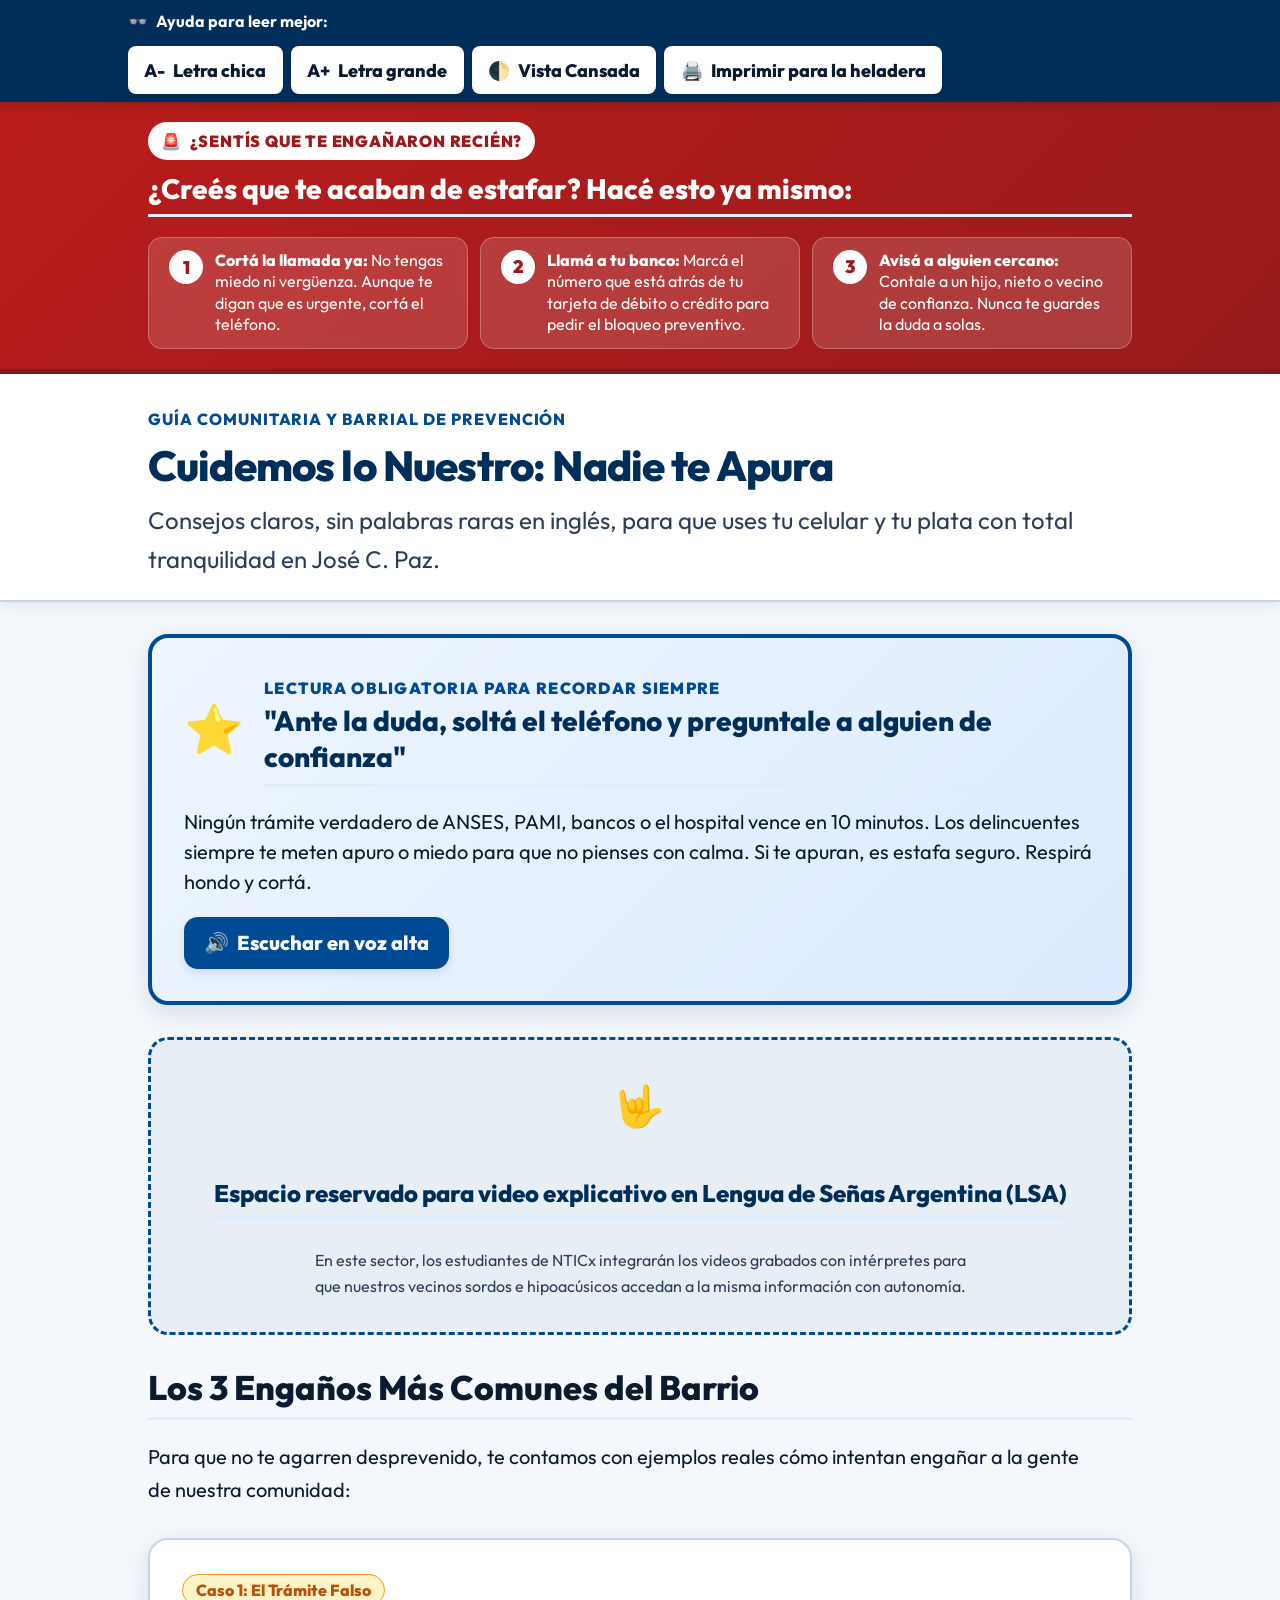
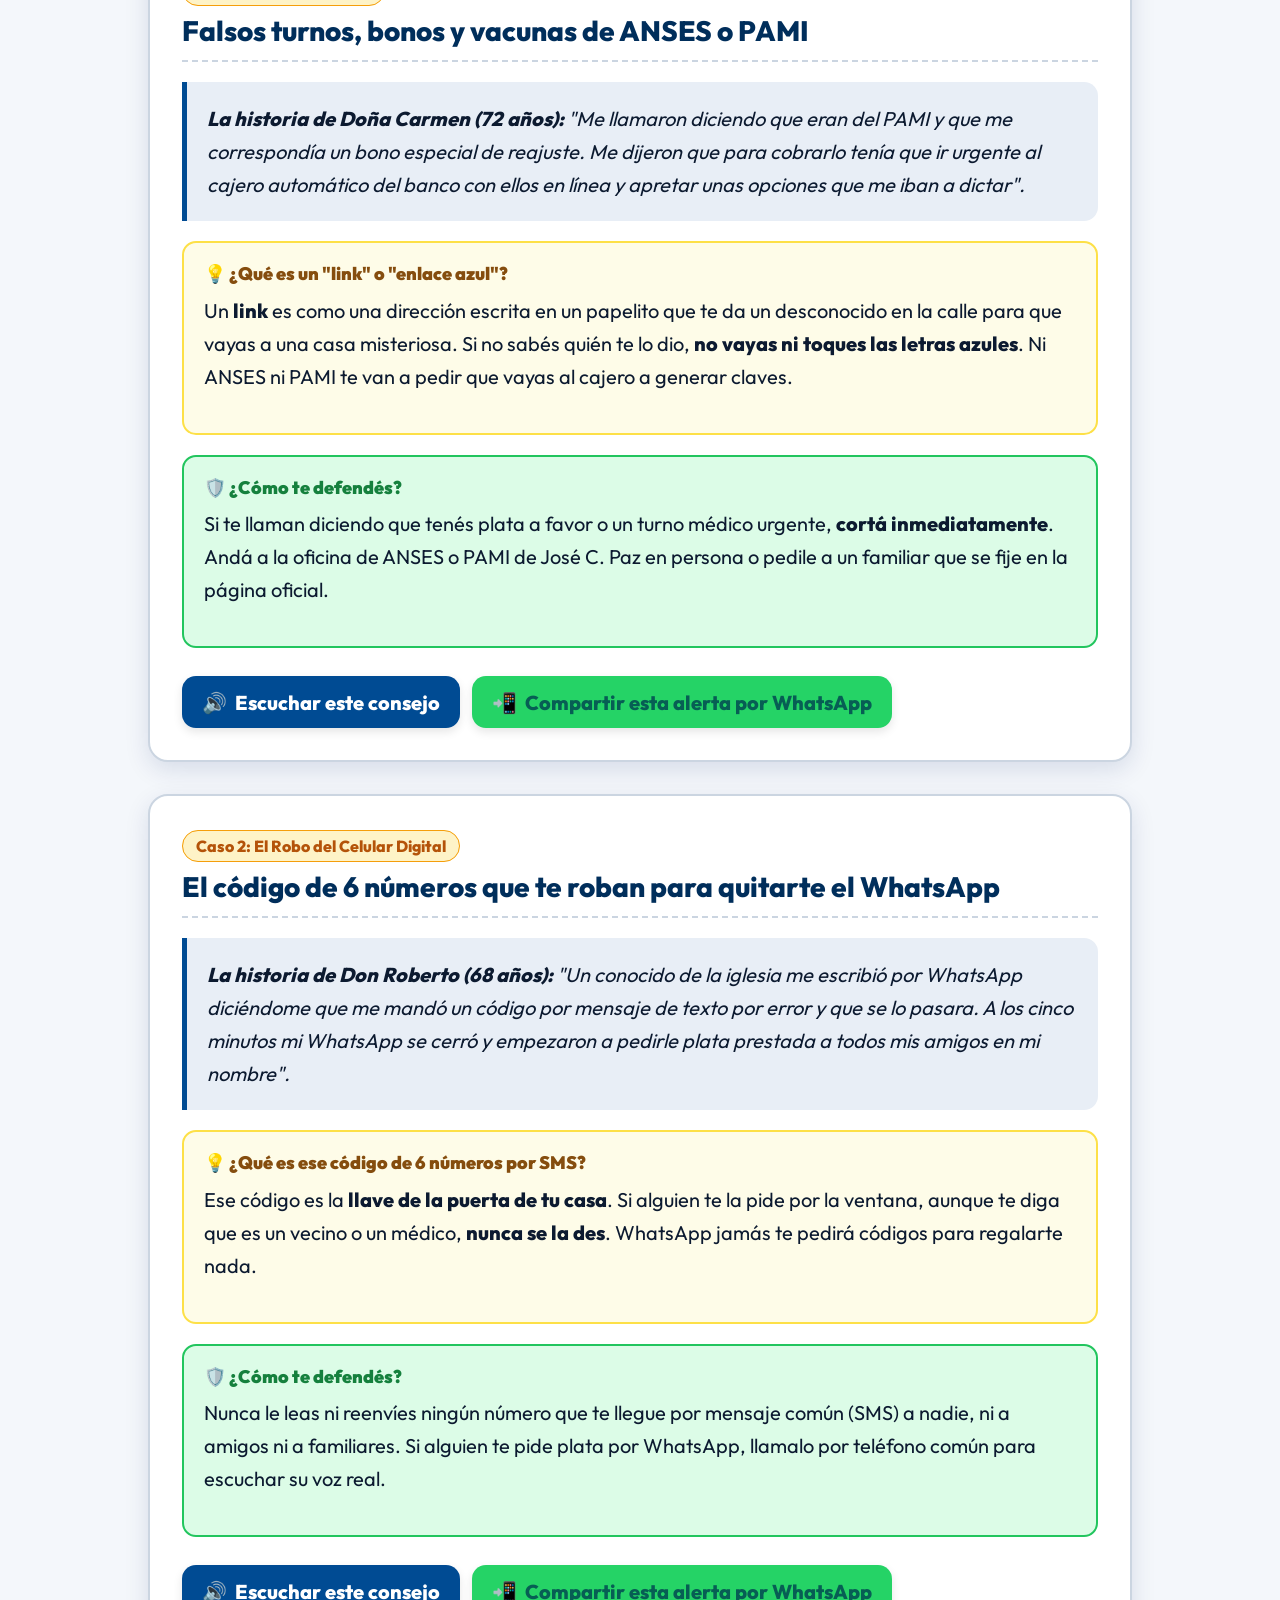
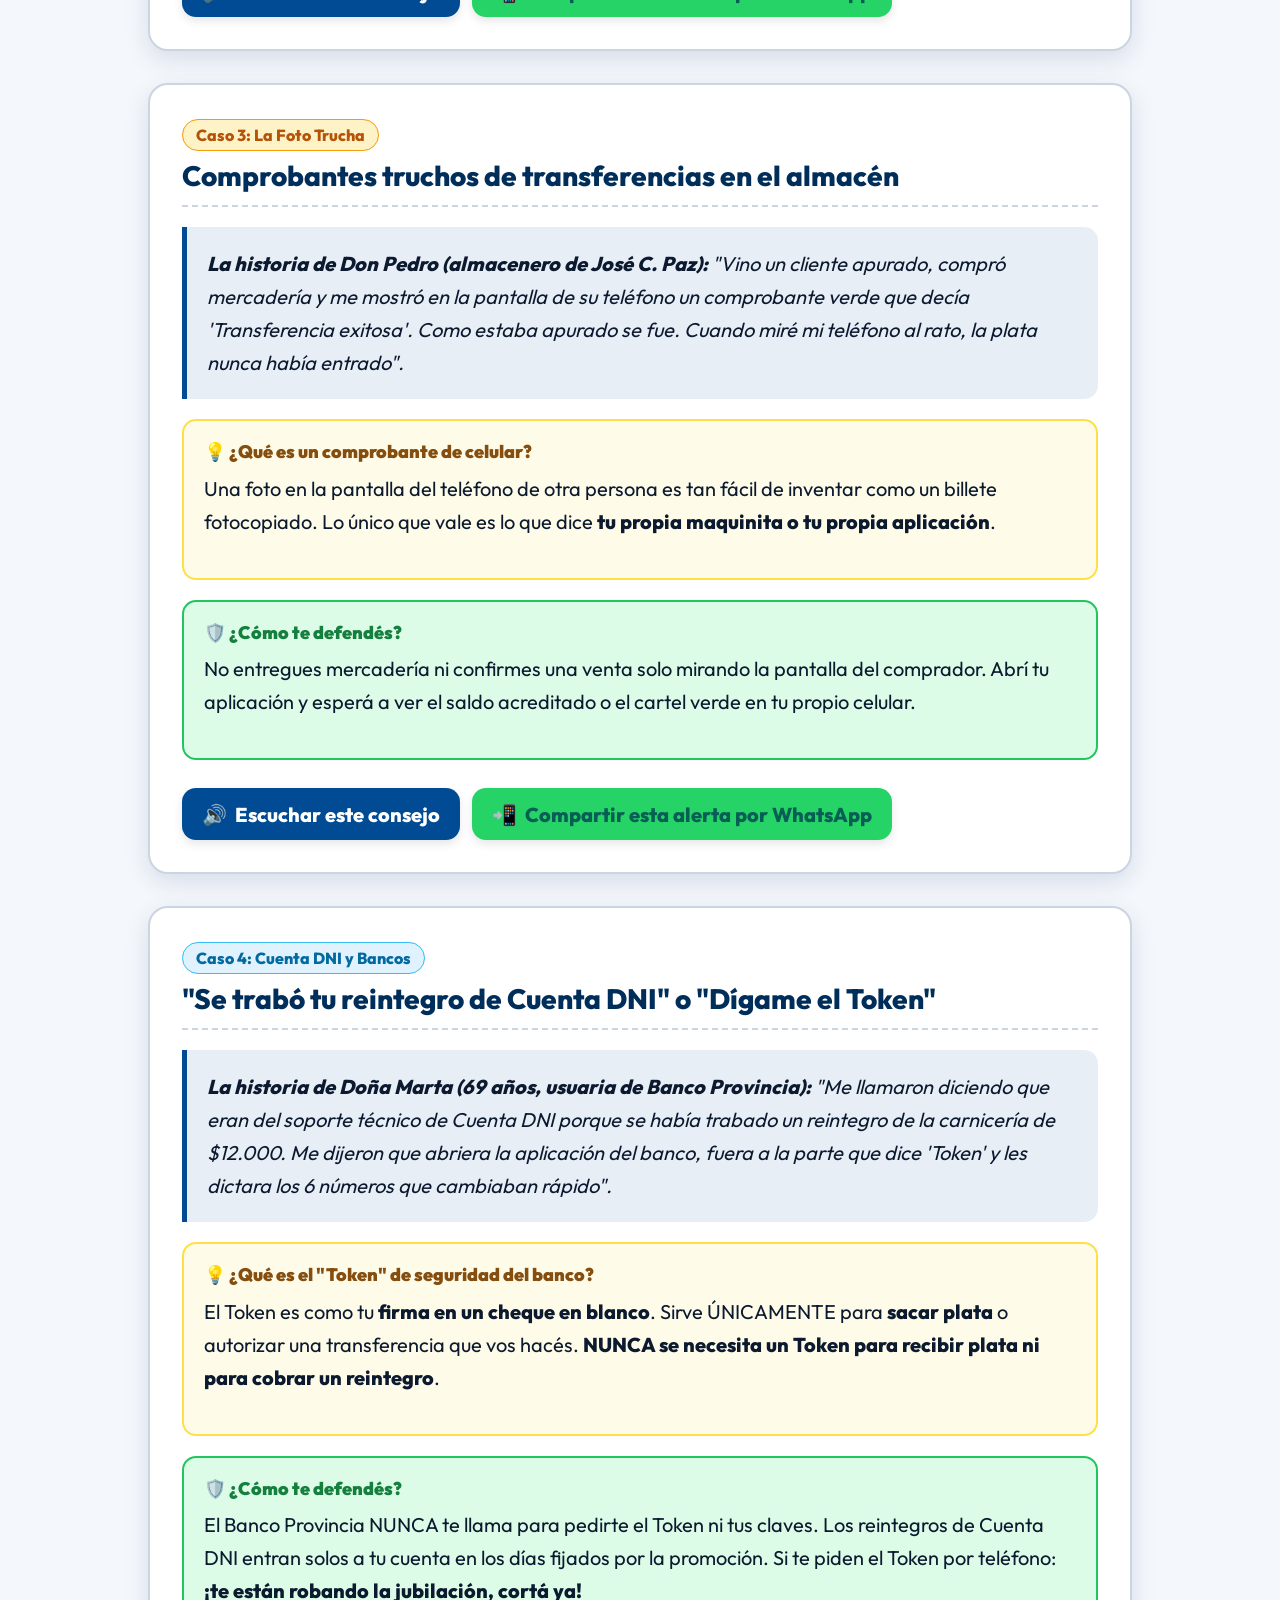
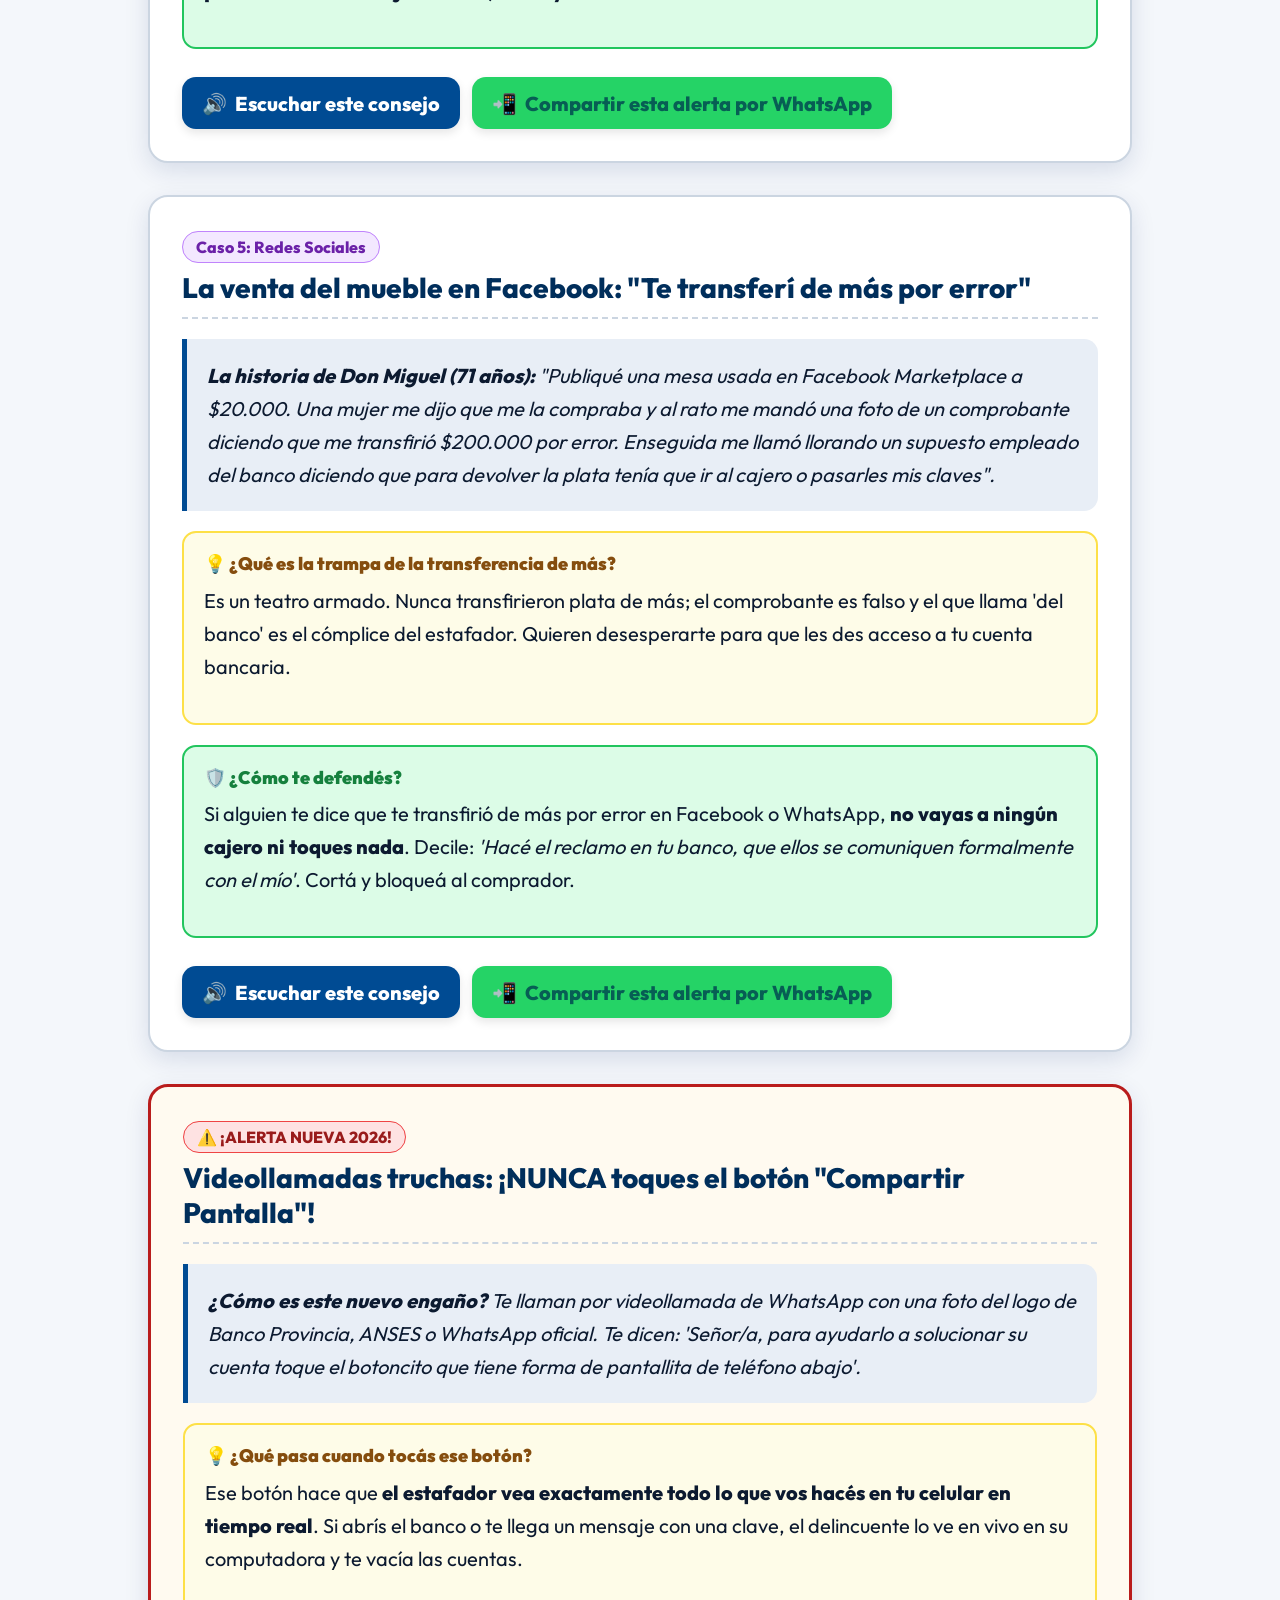
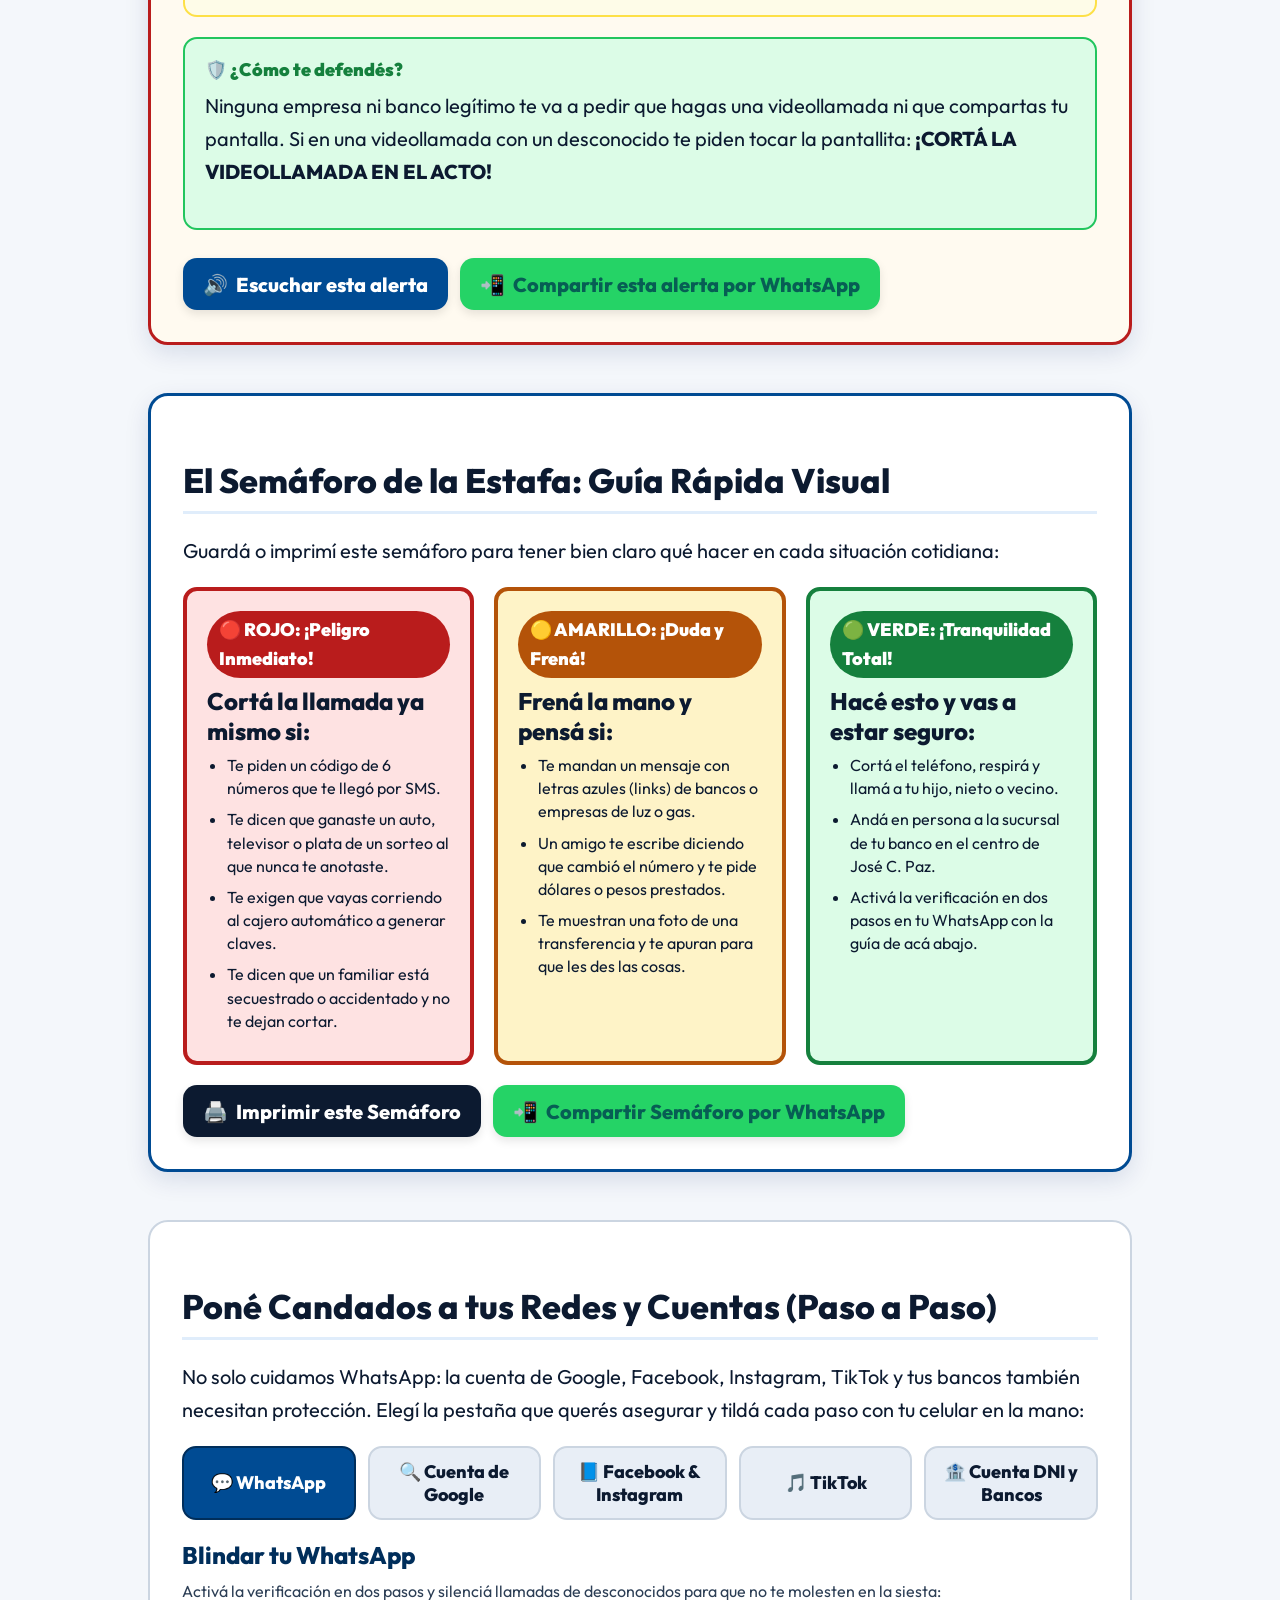
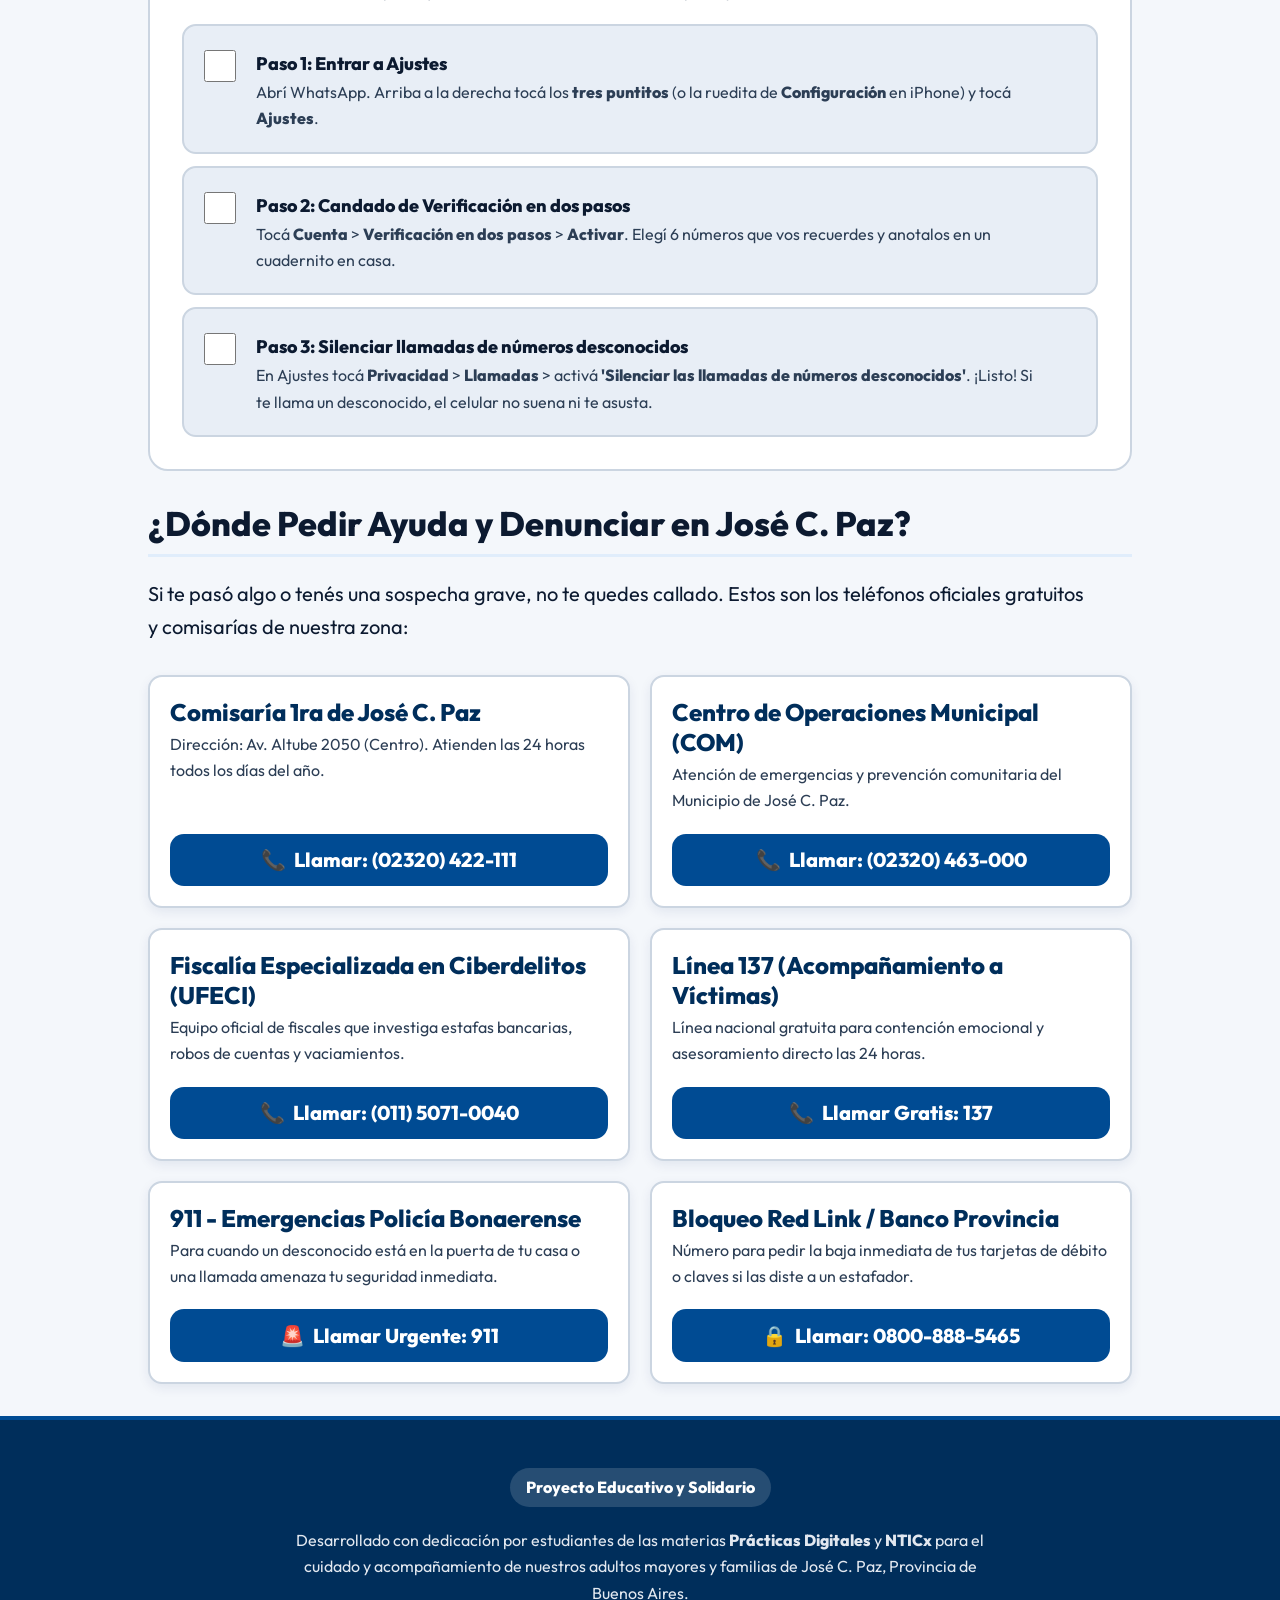
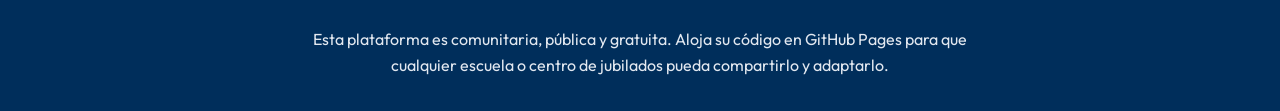
==== commit b8e0f5ea: "Actualizar con casos 2026: Cuenta DNI, Compartir Pantalla, Marketplace y proteccion de Google y Rede" ====
--- a/index.html
+++ b/index.html
@@ -254,6 +254,126 @@
           </div>
         </article>
 
+        <!-- CASO 4: CUENTA DNI Y EL TOKEN BANCARIO -->
+        <article class="scam-card" id="caso-cuentadni" aria-labelledby="caso-cuentadni-titulo">
+          <div class="scam-card__header">
+            <div>
+              <span class="scam-card__badge" style="background-color: #e0f2fe; color: #0369a1; border-color: #38bdf8;">Caso 4: Cuenta DNI y Bancos</span>
+              <h3 id="caso-cuentadni-titulo" class="scam-card__title">
+                "Se trabó tu reintegro de Cuenta DNI" o "Dígame el Token"
+              </h3>
+            </div>
+          </div>
+
+          <div class="scam-card__story">
+            <strong>La historia de Doña Marta (69 años, usuaria de Banco Provincia):</strong>
+            "Me llamaron diciendo que eran del soporte técnico de Cuenta DNI porque se había trabado un reintegro de la carnicería de $12.000. Me dijeron que abriera la aplicación del banco, fuera a la parte que dice 'Token' y les dictara los 6 números que cambiaban rápido".
+          </div>
+
+          <div class="scam-card__analogy">
+            <h4 class="scam-card__analogy-title">💡 ¿Qué es el "Token" de seguridad del banco?</h4>
+            <p>
+              El Token es como tu <strong>firma en un cheque en blanco</strong>. Sirve ÚNICAMENTE para <strong>sacar plata</strong> o autorizar una transferencia que vos hacés. <strong>NUNCA se necesita un Token para recibir plata ni para cobrar un reintegro</strong>.
+            </p>
+          </div>
+
+          <div class="scam-card__defense">
+            <h4 class="scam-card__defense-title">🛡️ ¿Cómo te defendés?</h4>
+            <p>
+              El Banco Provincia NUNCA te llama para pedirte el Token ni tus claves. Los reintegros de Cuenta DNI entran solos a tu cuenta en los días fijados por la promoción. Si te piden el Token por teléfono: <strong>¡te están robando la jubilación, cortá ya!</strong>
+            </p>
+          </div>
+
+          <div class="scam-card__actions">
+            <button type="button" class="btn-action btn-action--tts" data-speech-target="caso-cuentadni" aria-label="Escuchar el consejo sobre Cuenta DNI y Token">
+              <span aria-hidden="true">🔊</span> Escuchar este consejo
+            </button>
+            <button type="button" class="btn-action btn-action--whatsapp" data-share-title="Alerta Cuenta DNI y Token" data-share-text="¡Cuidado con Cuenta DNI! Nunca dictes el Token a nadie. El Token es solo para sacar plata, jamás para recibir reintegros. Mirá cómo cuidarte:">
+              <span aria-hidden="true">📲</span> Compartir esta alerta por WhatsApp
+            </button>
+          </div>
+        </article>
+
+        <!-- CASO 5: LA TRAMPA DE FACEBOOK MARKETPLACE -->
+        <article class="scam-card" id="caso-facebook" aria-labelledby="caso-facebook-titulo">
+          <div class="scam-card__header">
+            <div>
+              <span class="scam-card__badge" style="background-color: #f3e8ff; color: #6b21a8; border-color: #c084fc;">Caso 5: Redes Sociales</span>
+              <h3 id="caso-facebook-titulo" class="scam-card__title">
+                La venta del mueble en Facebook: "Te transferí de más por error"
+              </h3>
+            </div>
+          </div>
+
+          <div class="scam-card__story">
+            <strong>La historia de Don Miguel (71 años):</strong>
+            "Publiqué una mesa usada en Facebook Marketplace a $20.000. Una mujer me dijo que me la compraba y al rato me mandó una foto de un comprobante diciendo que me transfirió $200.000 por error. Enseguida me llamó llorando un supuesto empleado del banco diciendo que para devolver la plata tenía que ir al cajero o pasarles mis claves".
+          </div>
+
+          <div class="scam-card__analogy">
+            <h4 class="scam-card__analogy-title">💡 ¿Qué es la trampa de la transferencia de más?</h4>
+            <p>
+              Es un teatro armado. Nunca transfirieron plata de más; el comprobante es falso y el que llama 'del banco' es el cómplice del estafador. Quieren desesperarte para que les des acceso a tu cuenta bancaria.
+            </p>
+          </div>
+
+          <div class="scam-card__defense">
+            <h4 class="scam-card__defense-title">🛡️ ¿Cómo te defendés?</h4>
+            <p>
+              Si alguien te dice que te transfirió de más por error en Facebook o WhatsApp, <strong>no vayas a ningún cajero ni toques nada</strong>. Decile: <em>'Hacé el reclamo en tu banco, que ellos se comuniquen formalmente con el mío'</em>. Cortá y bloqueá al comprador.
+            </p>
+          </div>
+
+          <div class="scam-card__actions">
+            <button type="button" class="btn-action btn-action--tts" data-speech-target="caso-facebook" aria-label="Escuchar el consejo sobre Facebook Marketplace">
+              <span aria-hidden="true">🔊</span> Escuchar este consejo
+            </button>
+            <button type="button" class="btn-action btn-action--whatsapp" data-share-title="Alerta Facebook Marketplace" data-share-text="Ojo cuando vendan cosas usadas por Facebook: si te dicen que te transfirieron plata de más por error y te llaman del banco, es una estafa. Leé esta guía:">
+              <span aria-hidden="true">📲</span> Compartir esta alerta por WhatsApp
+            </button>
+          </div>
+        </article>
+
+        <!-- ALERTA ESPECIAL: EL PELIGRO DE COMPARTIR PANTALLA -->
+        <article class="scam-card" id="caso-pantalla" style="border: 3px solid #b91c1c; background-color: #fffaf0;" aria-labelledby="caso-pantalla-titulo">
+          <div class="scam-card__header">
+            <div>
+              <span class="scam-card__badge" style="background-color: #fee2e2; color: #991b1b; border-color: #ef4444;">⚠️ ¡ALERTA NUEVA 2026!</span>
+              <h3 id="caso-pantalla-titulo" class="scam-card__title">
+                Videollamadas truchas: ¡NUNCA toques el botón "Compartir Pantalla"!
+              </h3>
+            </div>
+          </div>
+
+          <div class="scam-card__story">
+            <strong>¿Cómo es este nuevo engaño?</strong>
+            Te llaman por videollamada de WhatsApp con una foto del logo de Banco Provincia, ANSES o WhatsApp oficial. Te dicen: <em>'Señor/a, para ayudarlo a solucionar su cuenta toque el botoncito que tiene forma de pantallita de teléfono abajo'</em>.
+          </div>
+
+          <div class="scam-card__analogy">
+            <h4 class="scam-card__analogy-title">💡 ¿Qué pasa cuando tocás ese botón?</h4>
+            <p>
+              Ese botón hace que <strong>el estafador vea exactamente todo lo que vos hacés en tu celular en tiempo real</strong>. Si abrís el banco o te llega un mensaje con una clave, el delincuente lo ve en vivo en su computadora y te vacía las cuentas.
+            </p>
+          </div>
+
+          <div class="scam-card__defense">
+            <h4 class="scam-card__defense-title">🛡️ ¿Cómo te defendés?</h4>
+            <p>
+              Ninguna empresa ni banco legítimo te va a pedir que hagas una videollamada ni que compartas tu pantalla. Si en una videollamada con un desconocido te piden tocar la pantallita: <strong>¡CORTÁ LA VIDEOLLAMADA EN EL ACTO!</strong>
+            </p>
+          </div>
+
+          <div class="scam-card__actions">
+            <button type="button" class="btn-action btn-action--tts" data-speech-target="caso-pantalla" aria-label="Escuchar la alerta sobre compartir pantalla">
+              <span aria-hidden="true">🔊</span> Escuchar esta alerta
+            </button>
+            <button type="button" class="btn-action btn-action--whatsapp" data-share-title="Alerta Videollamadas y Compartir Pantalla" data-share-text="¡Alerta urgente para toda la familia! Si te llaman por videollamada y te piden tocar el botón de 'compartir pantalla', cortá. Pueden ver tus claves bancarias en vivo. Mirá:">
+              <span aria-hidden="true">📲</span> Compartir esta alerta por WhatsApp
+            </button>
+          </div>
+        </article>
+
       </div>
     </section>
 
@@ -310,103 +430,169 @@
       </div>
     </section>
 
-    <!-- 8. GUÍA DE CONFIGURACIÓN PASO A PASO (VERIFICACIÓN EN DOS PASOS) -->
+    <!-- 8. GUÍAS DE CONFIGURACIÓN PASO A PASO (CANDADOS DIGITALES) -->
     <section class="guide-box" aria-labelledby="guia-titulo">
-      <h2 id="guia-titulo">Poné un Candado a tu WhatsApp (Paso a Paso)</h2>
+      <h2 id="guia-titulo">Poné Candados a tus Redes y Cuentas (Paso a Paso)</h2>
       <p>
-        Seguí estos pasos con tu celular en la mano. Hacé clic en cada casillero a medida que lo vayas completando para no perderte:
-      </p>
-
-      <div class="guide-tabs" role="tablist" aria-label="Elegí tu modelo de celular">
-        <button type="button" class="guide-tab-btn is-active" id="tab-android" role="tab" aria-selected="true" aria-controls="panel-android">
-          📱 Celular Android (Samsung, Motorola, Xiaomi)
-        </button>
-        <button type="button" class="guide-tab-btn" id="tab-iphone" role="tab" aria-selected="false" aria-controls="panel-iphone">
-          🍏 Celular iPhone (Apple)
-        </button>
-      </div>
-
-      <!-- PANEL ANDROID -->
-      <div id="panel-android" role="tabpanel" aria-labelledby="tab-android">
+        No solo cuidamos WhatsApp: la cuenta de Google, Facebook, Instagram, TikTok y tus bancos también necesitan protección. Elegí la pestaña que querés asegurar y tildá cada paso con tu celular en la mano:
+      </p>
+
+      <div class="guide-tabs" role="tablist" aria-label="Elegí la aplicación a proteger" style="flex-wrap: wrap;">
+        <button type="button" class="guide-tab-btn is-active" id="tab-whatsapp" role="tab" aria-selected="true" aria-controls="panel-whatsapp">
+          💬 WhatsApp
+        </button>
+        <button type="button" class="guide-tab-btn" id="tab-google" role="tab" aria-selected="false" aria-controls="panel-google">
+          🔍 Cuenta de Google
+        </button>
+        <button type="button" class="guide-tab-btn" id="tab-meta" role="tab" aria-selected="false" aria-controls="panel-meta">
+          📘 Facebook & Instagram
+        </button>
+        <button type="button" class="guide-tab-btn" id="tab-tiktok" role="tab" aria-selected="false" aria-controls="panel-tiktok">
+          🎵 TikTok
+        </button>
+        <button type="button" class="guide-tab-btn" id="tab-bancos" role="tab" aria-selected="false" aria-controls="panel-bancos">
+          🏦 Cuenta DNI y Bancos
+        </button>
+      </div>
+
+      <!-- PANEL 1: WHATSAPP -->
+      <div id="panel-whatsapp" role="tabpanel" aria-labelledby="tab-whatsapp">
+        <h3 style="font-size: var(--text-lg); margin-bottom: var(--space-xs); color: var(--color-primary-dark);">Blindar tu WhatsApp</h3>
+        <p style="font-size: var(--text-sm); color: var(--color-text-muted);">Activá la verificación en dos pasos y silenciá llamadas de desconocidos para que no te molesten en la siesta:</p>
         <ol class="step-checklist">
           <li class="step-item">
-            <input type="checkbox" id="step-android-1" class="step-checkbox" aria-label="Completar paso 1">
-            <label for="step-android-1" class="step-content">
-              <span class="step-title">Paso 1: Abrir Ajustes</span>
-              <p class="step-desc">Abrí WhatsApp. Arriba a la derecha tocá los <strong>tres puntitos verticales</strong> y después tocá la palabra <strong>Ajustes</strong>.</p>
-            </label>
-          </li>
-          <li class="step-item">
-            <input type="checkbox" id="step-android-2" class="step-checkbox" aria-label="Completar paso 2">
-            <label for="step-android-2" class="step-content">
-              <span class="step-title">Paso 2: Entrar a Cuenta</span>
-              <p class="step-desc">Tocá la opción que tiene el dibujo de una personita o candado que dice <strong>Cuenta</strong>.</p>
-            </label>
-          </li>
-          <li class="step-item">
-            <input type="checkbox" id="step-android-3" class="step-checkbox" aria-label="Completar paso 3">
-            <label for="step-android-3" class="step-content">
-              <span class="step-title">Paso 3: Verificación en dos pasos</span>
-              <p class="step-desc">Tocá donde dice <strong>Verificación en dos pasos</strong> y después apretá el botón verde que dice <strong>Activar</strong>.</p>
-            </label>
-          </li>
-          <li class="step-item">
-            <input type="checkbox" id="step-android-4" class="step-checkbox" aria-label="Completar paso 4">
-            <label for="step-android-4" class="step-content">
-              <span class="step-title">Paso 4: Elegir tu clave secreta de 6 números</span>
-              <p class="step-desc">Escribí 6 números que solo vos conozcas (anotalos en un cuadernito en casa, no uses tu fecha de nacimiento ni 123456).</p>
-            </label>
-          </li>
-          <li class="step-item">
-            <input type="checkbox" id="step-android-5" class="step-checkbox" aria-label="Completar paso 5">
-            <label for="step-android-5" class="step-content">
-              <span class="step-title">Paso 5: Poner tu correo electrónico</span>
-              <p class="step-desc">Ingresá tu correo electrónico por si alguna vez te olvidás la clave. ¡Listo! Tu WhatsApp ahora tiene candado doble.</p>
+            <input type="checkbox" id="step-wa-1" class="step-checkbox" aria-label="Completar paso 1">
+            <label for="step-wa-1" class="step-content">
+              <span class="step-title">Paso 1: Entrar a Ajustes</span>
+              <p class="step-desc">Abrí WhatsApp. Arriba a la derecha tocá los <strong>tres puntitos</strong> (o la ruedita de <strong>Configuración</strong> en iPhone) y tocá <strong>Ajustes</strong>.</p>
+            </label>
+          </li>
+          <li class="step-item">
+            <input type="checkbox" id="step-wa-2" class="step-checkbox" aria-label="Completar paso 2">
+            <label for="step-wa-2" class="step-content">
+              <span class="step-title">Paso 2: Candado de Verificación en dos pasos</span>
+              <p class="step-desc">Tocá <strong>Cuenta</strong> > <strong>Verificación en dos pasos</strong> > <strong>Activar</strong>. Elegí 6 números que vos recuerdes y anotalos en un cuadernito en casa.</p>
+            </label>
+          </li>
+          <li class="step-item">
+            <input type="checkbox" id="step-wa-3" class="step-checkbox" aria-label="Completar paso 3">
+            <label for="step-wa-3" class="step-content">
+              <span class="step-title">Paso 3: Silenciar llamadas de números desconocidos</span>
+              <p class="step-desc">En Ajustes tocá <strong>Privacidad</strong> > <strong>Llamadas</strong> > activá <strong>'Silenciar las llamadas de números desconocidos'</strong>. ¡Listo! Si te llama un desconocido, el celular no suena ni te asusta.</p>
             </label>
           </li>
         </ol>
       </div>
 
-      <!-- PANEL IPHONE (Oculto inicialmente) -->
-      <div id="panel-iphone" role="tabpanel" aria-labelledby="tab-iphone" hidden>
+      <!-- PANEL 2: GOOGLE (GMAIL / ANDROID) -->
+      <div id="panel-google" role="tabpanel" aria-labelledby="tab-google" hidden>
+        <h3 style="font-size: var(--text-lg); margin-bottom: var(--space-xs); color: var(--color-primary-dark);">Asegurar tu Cuenta de Google (El corazón del celular)</h3>
+        <p style="font-size: var(--text-sm); color: var(--color-text-muted);">En Google están tus fotos, contactos y copias de seguridad de todo el teléfono:</p>
         <ol class="step-checklist">
           <li class="step-item">
-            <input type="checkbox" id="step-iphone-1" class="step-checkbox" aria-label="Completar paso 1">
-            <label for="step-iphone-1" class="step-content">
-              <span class="step-title">Paso 1: Abrir Configuración</span>
-              <p class="step-desc">Abrí WhatsApp y tocá abajo a la derecha la ruedita que dice <strong>Configuración</strong>.</p>
-            </label>
-          </li>
-          <li class="step-item">
-            <input type="checkbox" id="step-iphone-2" class="step-checkbox" aria-label="Completar paso 2">
-            <label for="step-iphone-2" class="step-content">
-              <span class="step-title">Paso 2: Entrar a Cuenta</span>
-              <p class="step-desc">Buscá la opción que dice <strong>Cuenta</strong> y tocala.</p>
-            </label>
-          </li>
-          <li class="step-item">
-            <input type="checkbox" id="step-iphone-3" class="step-checkbox" aria-label="Completar paso 3">
-            <label for="step-iphone-3" class="step-content">
-              <span class="step-title">Paso 3: Verificación en dos pasos</span>
-              <p class="step-desc">Tocá <strong>Verificación en dos pasos</strong> y luego el botón <strong>Activar</strong>.</p>
-            </label>
-          </li>
-          <li class="step-item">
-            <input type="checkbox" id="step-iphone-4" class="step-checkbox" aria-label="Completar paso 4">
-            <label for="step-iphone-4" class="step-content">
-              <span class="step-title">Paso 4: Elegir tu clave de 6 números</span>
-              <p class="step-desc">Escribí tus 6 números seguros y confirmalos. Anotalos en un papel seguro en tu casa.</p>
-            </label>
-          </li>
-          <li class="step-item">
-            <input type="checkbox" id="step-iphone-5" class="step-checkbox" aria-label="Completar paso 5">
-            <label for="step-iphone-5" class="step-content">
-              <span class="step-title">Paso 5: Confirmar correo de auxilio</span>
-              <p class="step-desc">Escribí tu correo electrónico para recuperar tu cuenta si te olvidás la clave. ¡Felicitaciones, cuenta protegida!</p>
+            <input type="checkbox" id="step-g-1" class="step-checkbox" aria-label="Completar paso 1 de Google">
+            <label for="step-g-1" class="step-content">
+              <span class="step-title">Paso 1: Abrir Ajustes de tu celular</span>
+              <p class="step-desc">Entrá a los <strong>Ajustes</strong> o <strong>Configuración</strong> del teléfono (la ruedita de tu teléfono) y buscá donde dice <strong>Google</strong>.</p>
+            </label>
+          </li>
+          <li class="step-item">
+            <input type="checkbox" id="step-g-2" class="step-checkbox" aria-label="Completar paso 2 de Google">
+            <label for="step-g-2" class="step-content">
+              <span class="step-title">Paso 2: Gestionar tu cuenta de Google</span>
+              <p class="step-desc">Tocá el botón que dice <strong>'Gestionar tu cuenta de Google'</strong> y arriba deslizá hasta la pestaña que dice <strong>Seguridad</strong>.</p>
+            </label>
+          </li>
+          <li class="step-item">
+            <input type="checkbox" id="step-g-3" class="step-checkbox" aria-label="Completar paso 3 de Google">
+            <label for="step-g-3" class="step-content">
+              <span class="step-title">Paso 3: Activar Verificación en dos pasos</span>
+              <p class="step-desc">Buscá <strong>Verificación en dos pasos</strong> y tocala. Te va a pedir tu número de teléfono para que, si alguien intenta entrar desde otra compu, te pida autorización a vos primero.</p>
             </label>
           </li>
         </ol>
       </div>
+
+      <!-- PANEL 3: FACEBOOK E INSTAGRAM -->
+      <div id="panel-meta" role="tabpanel" aria-labelledby="tab-meta" hidden>
+        <h3 style="font-size: var(--text-lg); margin-bottom: var(--space-xs); color: var(--color-primary-dark);">Proteger Facebook e Instagram</h3>
+        <p style="font-size: var(--text-sm); color: var(--color-text-muted);">Evitá que delincuentes creen un perfil falso con tus fotos para pedir plata a tus amigos:</p>
+        <ol class="step-checklist">
+          <li class="step-item">
+            <input type="checkbox" id="step-fb-1" class="step-checkbox" aria-label="Completar paso 1 de Facebook">
+            <label for="step-fb-1" class="step-content">
+              <span class="step-title">Paso 1: En Facebook - Comprobación de Privacidad</span>
+              <p class="step-desc">Abrí Facebook, tocá tu foto o las tres rayitas arriba > <strong>Configuración y Privacidad</strong> > <strong>Comprobación rápida de privacidad</strong>. Ahí elegí que solo tus amigos vean tus publicaciones y tu lista de amigos.</p>
+            </label>
+          </li>
+          <li class="step-item">
+            <input type="checkbox" id="step-fb-2" class="step-checkbox" aria-label="Completar paso 2 de Facebook">
+            <label for="step-fb-2" class="step-content">
+              <span class="step-title">Paso 2: Cuidado con 'Amigos Duplicados'</span>
+              <p class="step-desc">Si te llega una solicitud de amistad de alguien que ya tenías de amigo (con la misma foto y nombre), <strong>no la aceptes</strong>. Es una cuenta trucha creada para engañar.</p>
+            </label>
+          </li>
+          <li class="step-item">
+            <input type="checkbox" id="step-ig-3" class="step-checkbox" aria-label="Completar paso 3 de Instagram">
+            <label for="step-ig-3" class="step-content">
+              <span class="step-title">Paso 3: En Instagram - Cuenta Privada</span>
+              <p class="step-desc">En tu perfil de Instagram, tocá las 3 rayitas > <strong>Privacidad de la cuenta</strong> > activá <strong>'Cuenta privada'</strong>. Así nadie desconocido puede ver tus fotos familiares.</p>
+            </label>
+          </li>
+        </ol>
+      </div>
+
+      <!-- PANEL 4: TIKTOK -->
+      <div id="panel-tiktok" role="tabpanel" aria-labelledby="tab-tiktok" hidden>
+        <h3 style="font-size: var(--text-lg); margin-bottom: var(--space-xs); color: var(--color-primary-dark);">Seguridad en TikTok</h3>
+        <p style="font-size: var(--text-sm); color: var(--color-text-muted);">Para mirar videos divertidos y recetas sin caer en trampas de mensajes privados:</p>
+        <ol class="step-checklist">
+          <li class="step-item">
+            <input type="checkbox" id="step-tk-1" class="step-checkbox" aria-label="Completar paso 1 de TikTok">
+            <label for="step-tk-1" class="step-content">
+              <span class="step-title">Paso 1: Bloquear mensajes de extraños</span>
+              <p class="step-desc">En TikTok tocá <strong>Perfil</strong> > las 3 rayitas arriba > <strong>Ajustes y Privacidad</strong> > <strong>Privacidad</strong> > <strong>Mensajes directos</strong> y elegí <strong>'Nadie'</strong> o <strong>'Solo amigos'</strong>.</p>
+            </label>
+          </li>
+          <li class="step-item">
+            <input type="checkbox" id="step-tk-2" class="step-checkbox" aria-label="Completar paso 2 de TikTok">
+            <label for="step-tk-2" class="step-content">
+              <span class="step-title">Paso 2: Desconfiar de sorteos y premios en videos</span>
+              <p class="step-desc">Si ves un video que dice que ganaste un celular o un electrodoméstico y te pide llenar un formulario con tu tarjeta, <strong>deslizá de largo</strong>. TikTok nunca regala plata ni premios.</p>
+            </label>
+          </li>
+        </ol>
+      </div>
+
+      <!-- PANEL 5: BANCOS Y CUENTA DNI -->
+      <div id="panel-bancos" role="tabpanel" aria-labelledby="tab-bancos" hidden>
+        <h3 style="font-size: var(--text-lg); margin-bottom: var(--space-xs); color: var(--color-primary-dark);">Cuidar Cuenta DNI, Mercado Pago y el Celular Físico</h3>
+        <p style="font-size: var(--text-sm); color: var(--color-text-muted);">Reglas sagradas para cuidar la plata de tu jubilación y la seguridad de tu aparato:</p>
+        <ol class="step-checklist">
+          <li class="step-item">
+            <input type="checkbox" id="step-bk-1" class="step-checkbox" aria-label="Completar paso 1 de Bancos">
+            <label for="step-bk-1" class="step-content">
+              <span class="step-title">Regla 1: El Token nunca se dicta a nadie</span>
+              <p class="step-desc">El Token de seguridad de Cuenta DNI o del Banco Provincia es como firmar un cheque en blanco. Si alguien te lo pide por llamada, <strong>te está robando, cortá en el acto</strong>.</p>
+            </label>
+          </li>
+          <li class="step-item">
+            <input type="checkbox" id="step-bk-2" class="step-checkbox" aria-label="Completar paso 2 de Bancos">
+            <label for="step-bk-2" class="step-content">
+              <span class="step-title">Regla 2: El papelito de la clave ¡FUERA de la funda!</span>
+              <p class="step-desc">Nunca lleves un papel con la clave del banco o de Cuenta DNI adentro de la funda del celular ni en la billetera. Si te roban o perdés el celular, entran a todo enseguida.</p>
+            </label>
+          </li>
+          <li class="step-item">
+            <input type="checkbox" id="step-bk-3" class="step-checkbox" aria-label="Completar paso 3 de Bancos">
+            <label for="step-bk-3" class="step-content">
+              <span class="step-title">Regla 3: Bloqueo de pantalla con huella o PIN</span>
+              <p class="step-desc">Pedile a un hijo o nieto que te ayude a ponerle <strong>huella digital o un número PIN a la pantalla del celular</strong> para que, cuando se apague, nadie pueda usarlo sin tu dedo.</p>
+            </label>
+          </li>
+        </ol>
+      </div>
+
     </section>
 
     <!-- 9. DÓNDE DENUNCIAR: FOCO LOCAL JOSÉ C. PAZ Y PROVINCIA DE BUENOS AIRES -->
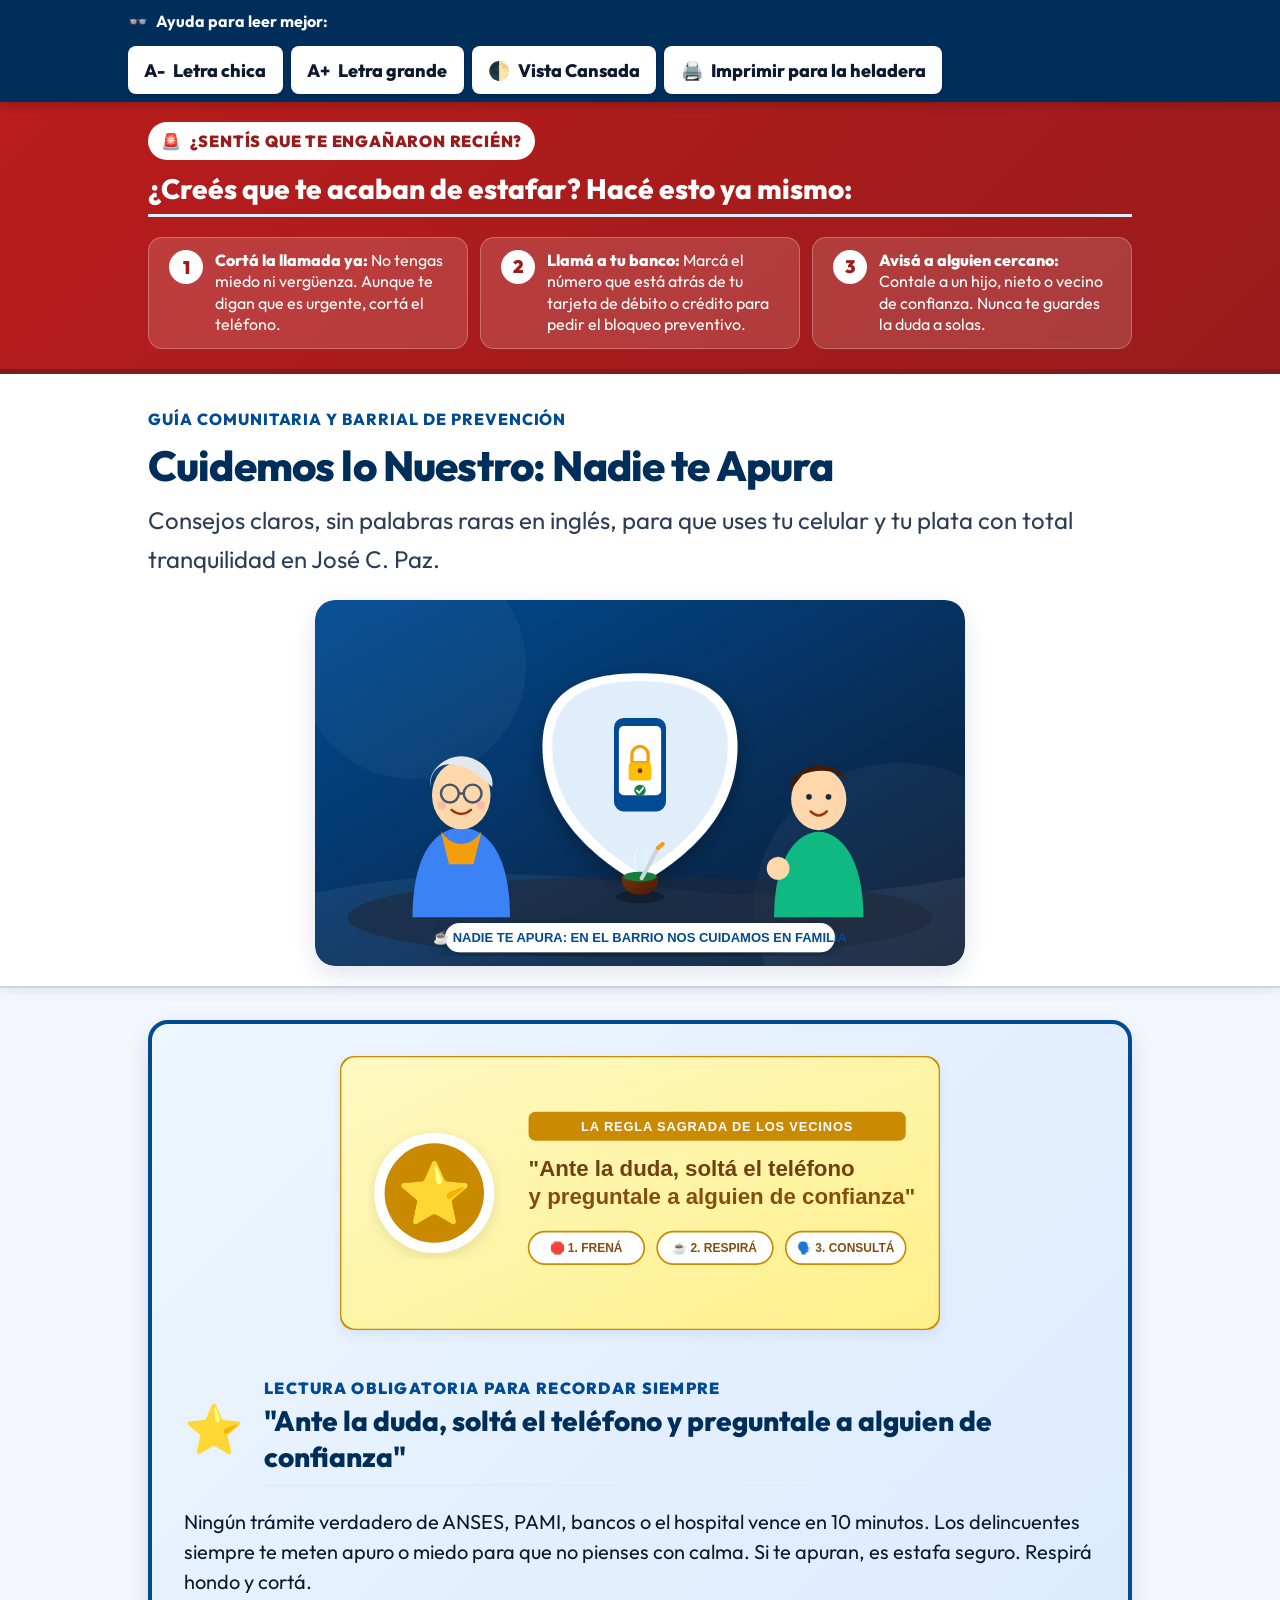
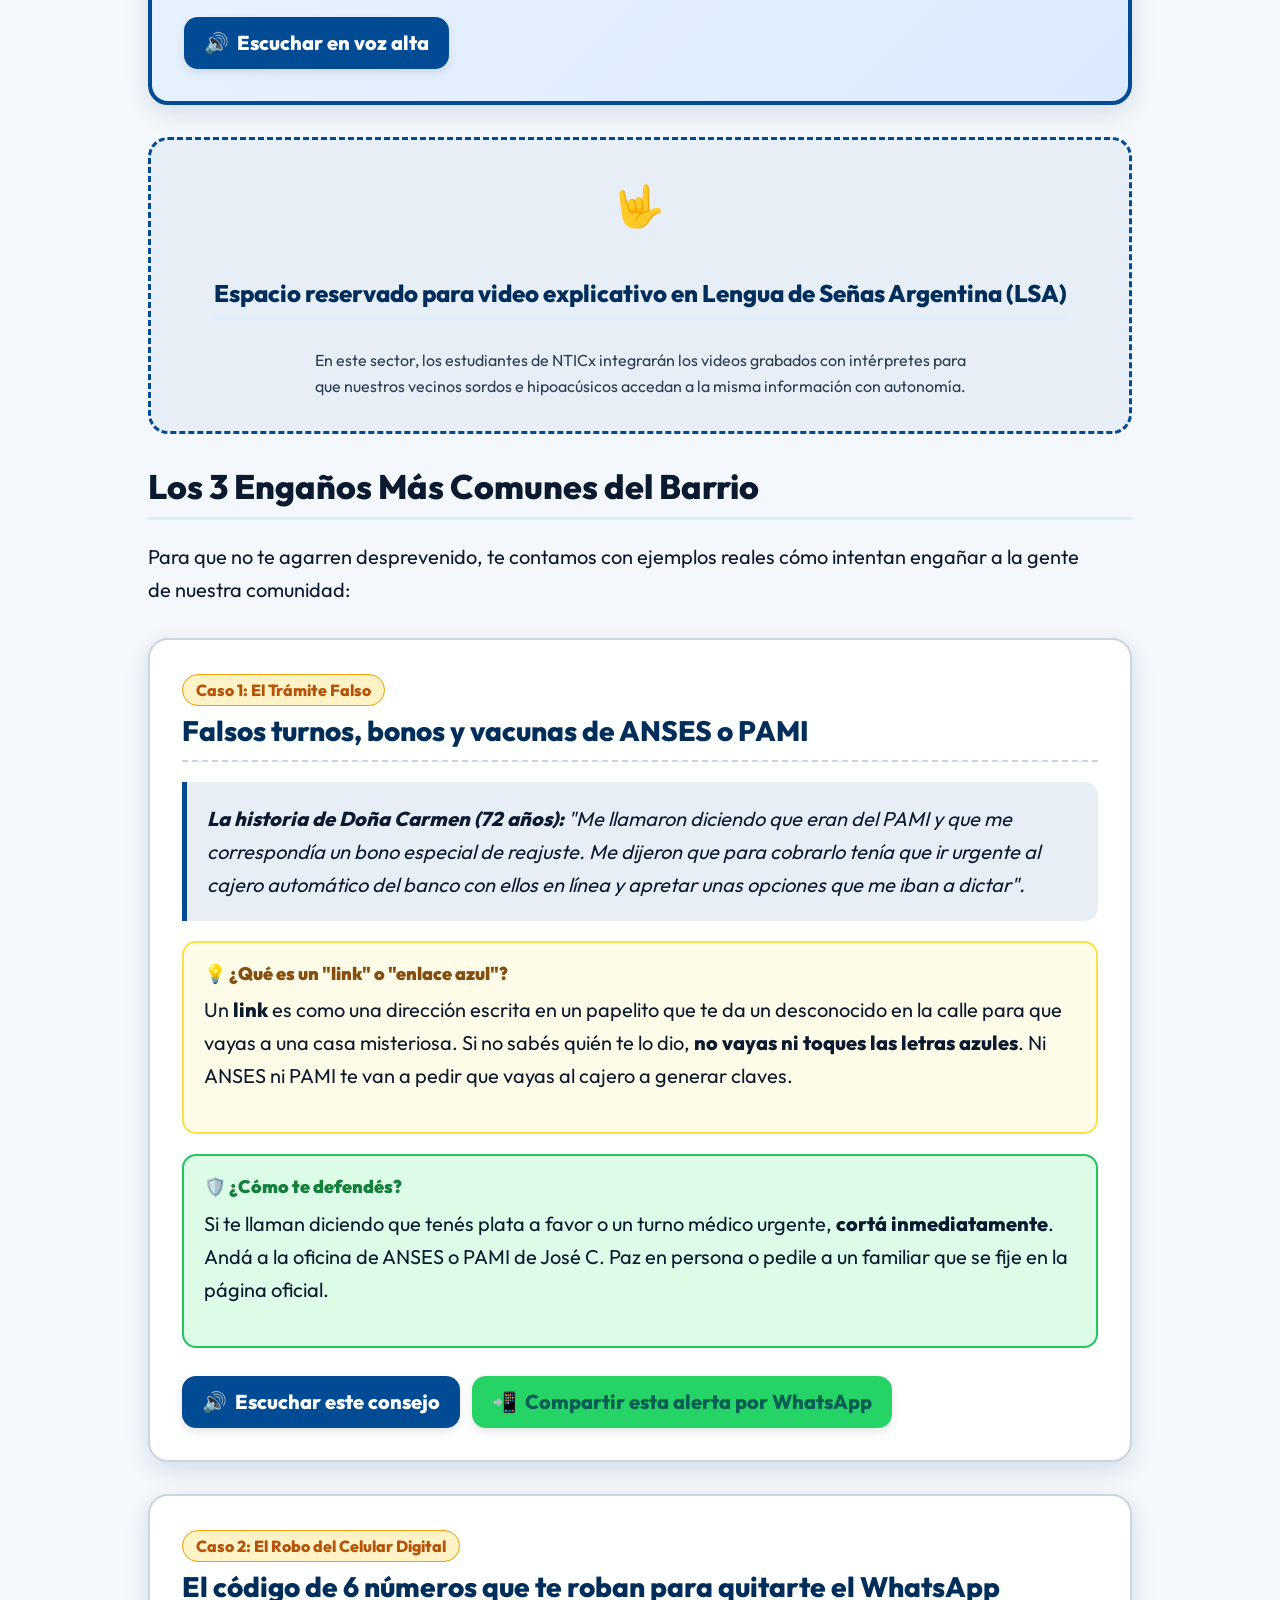
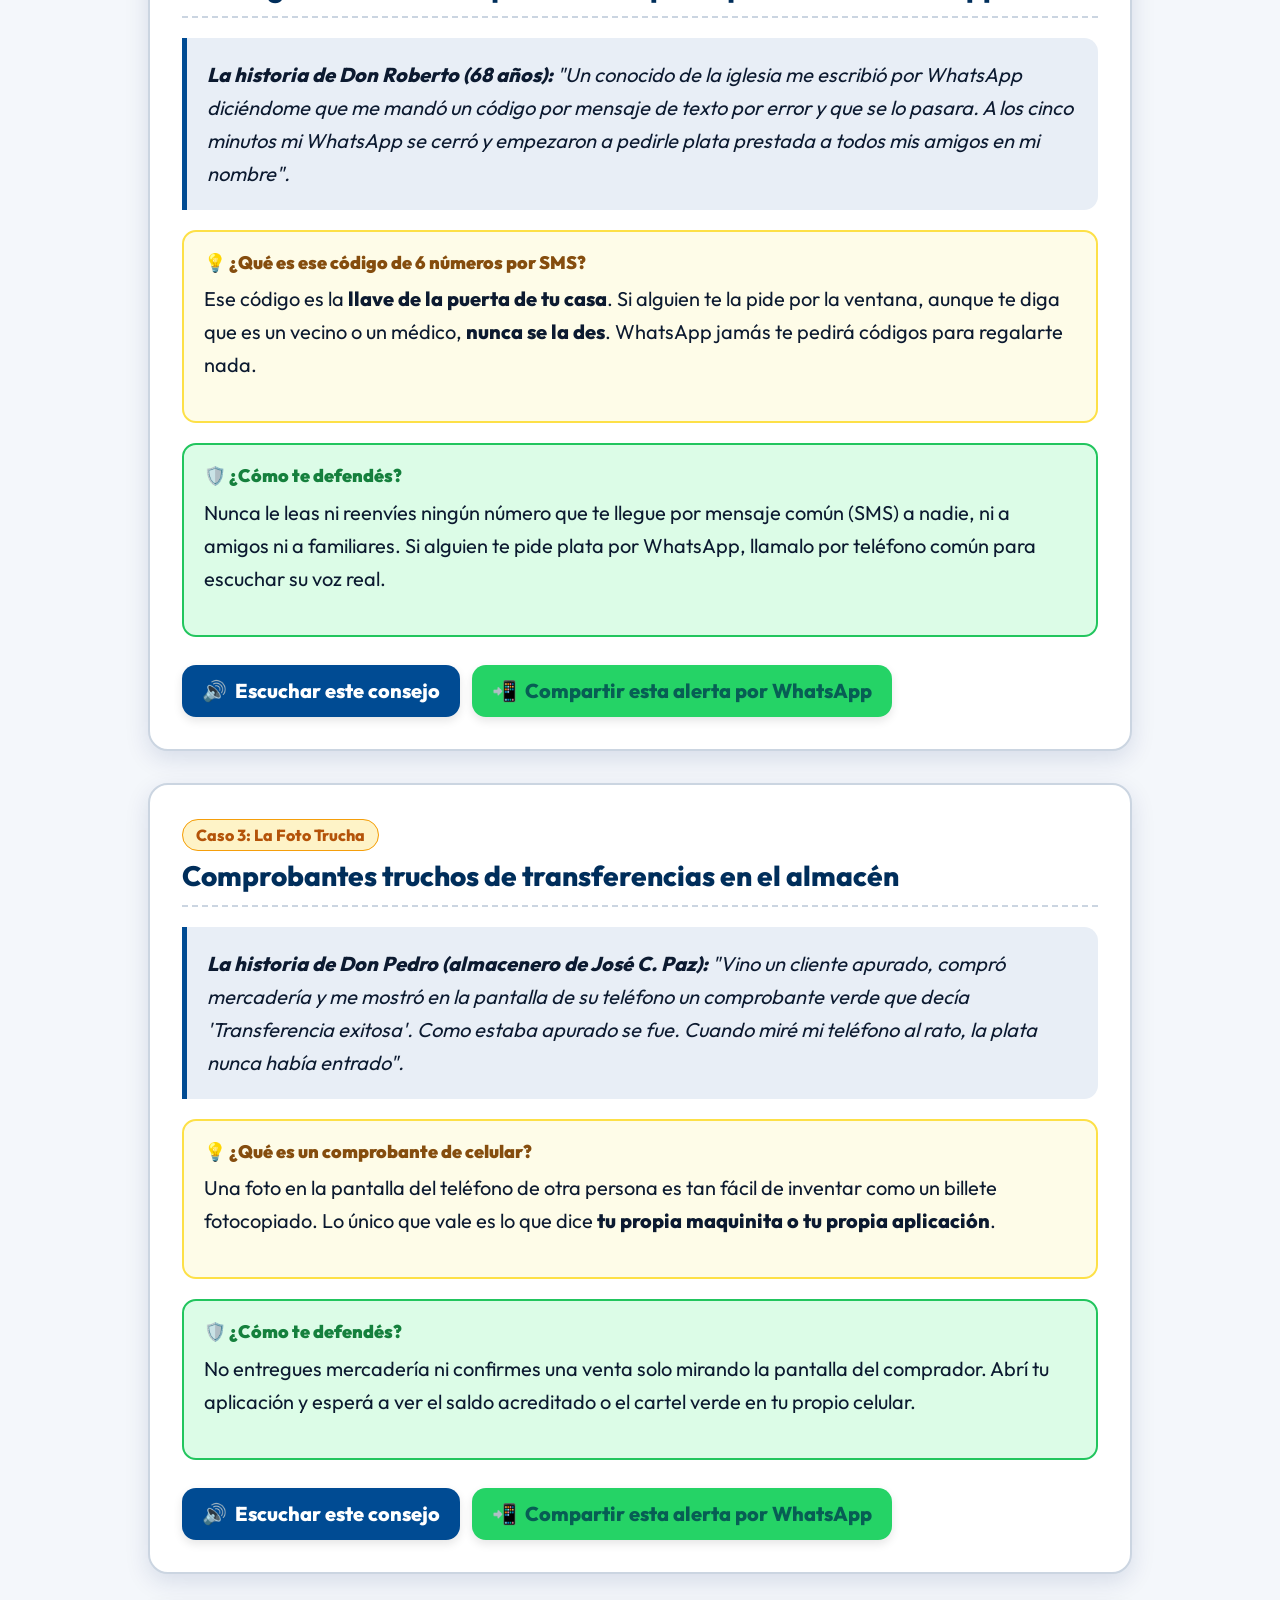
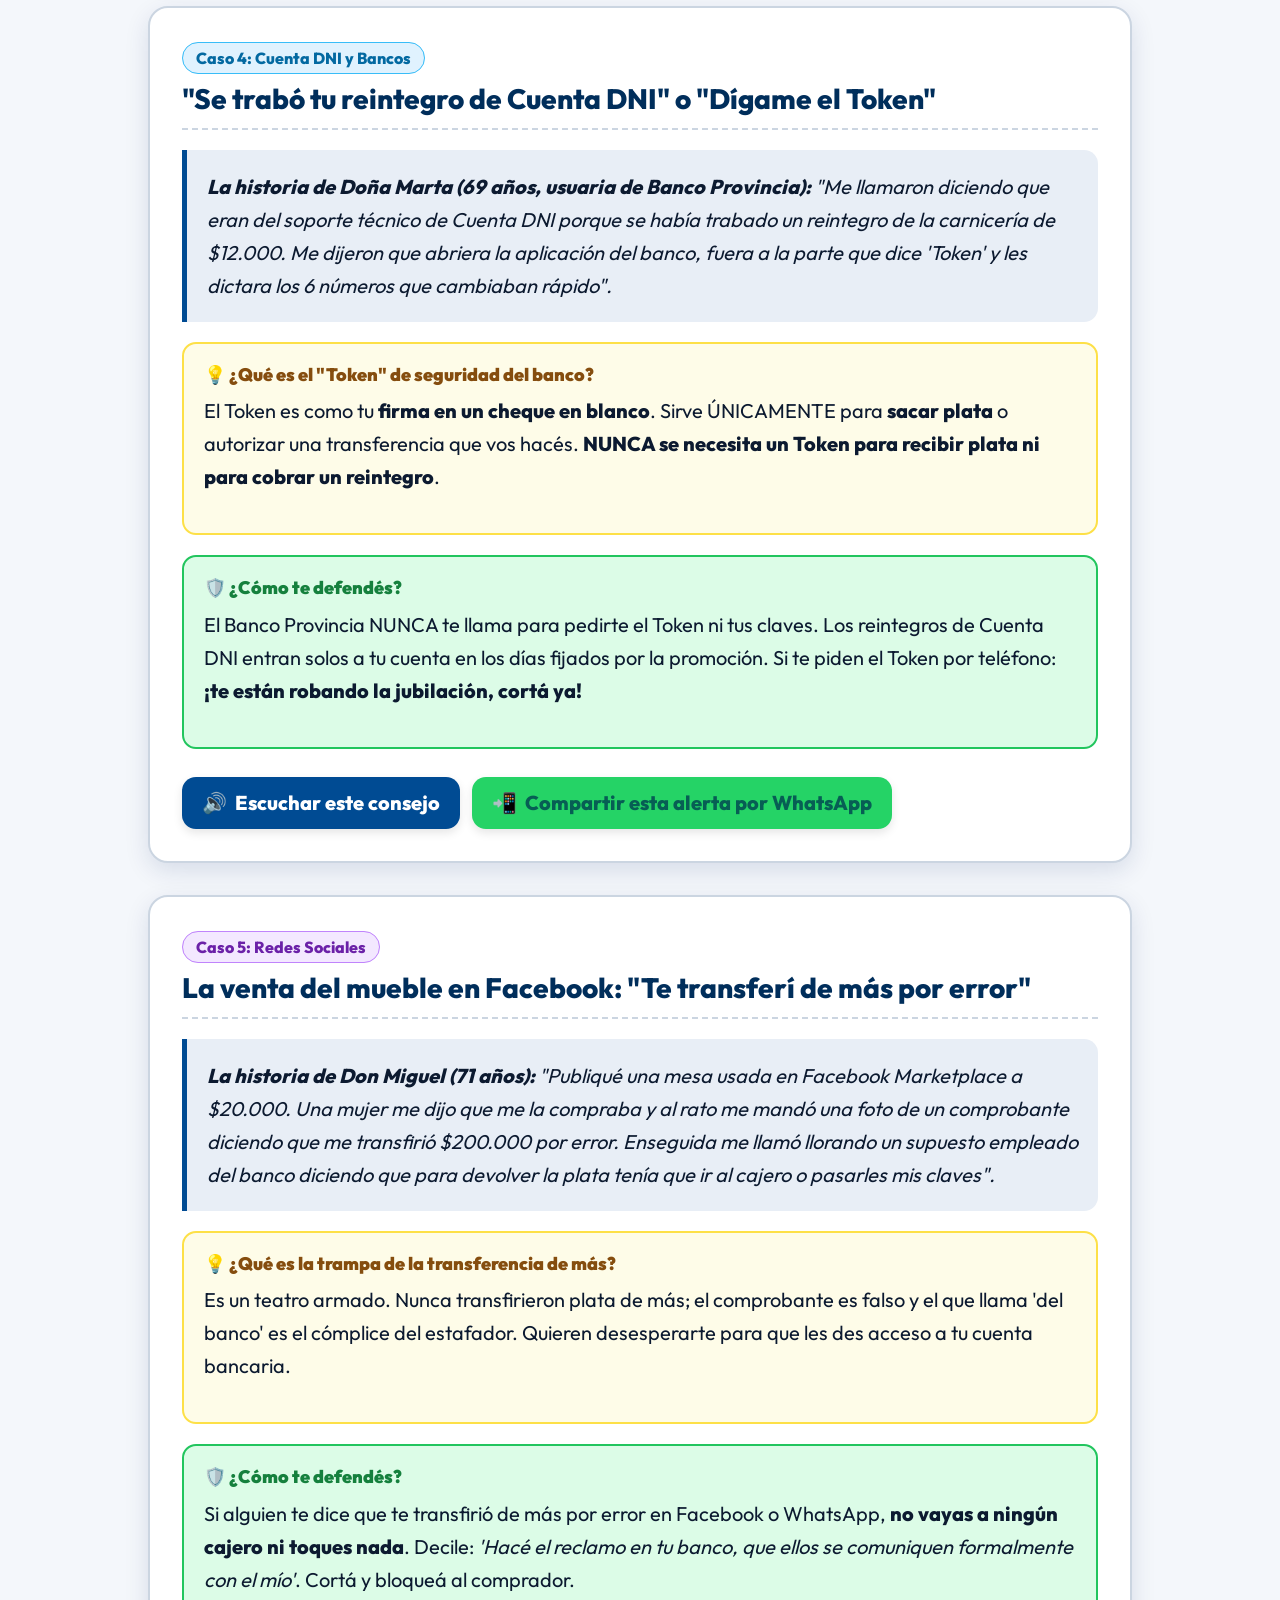
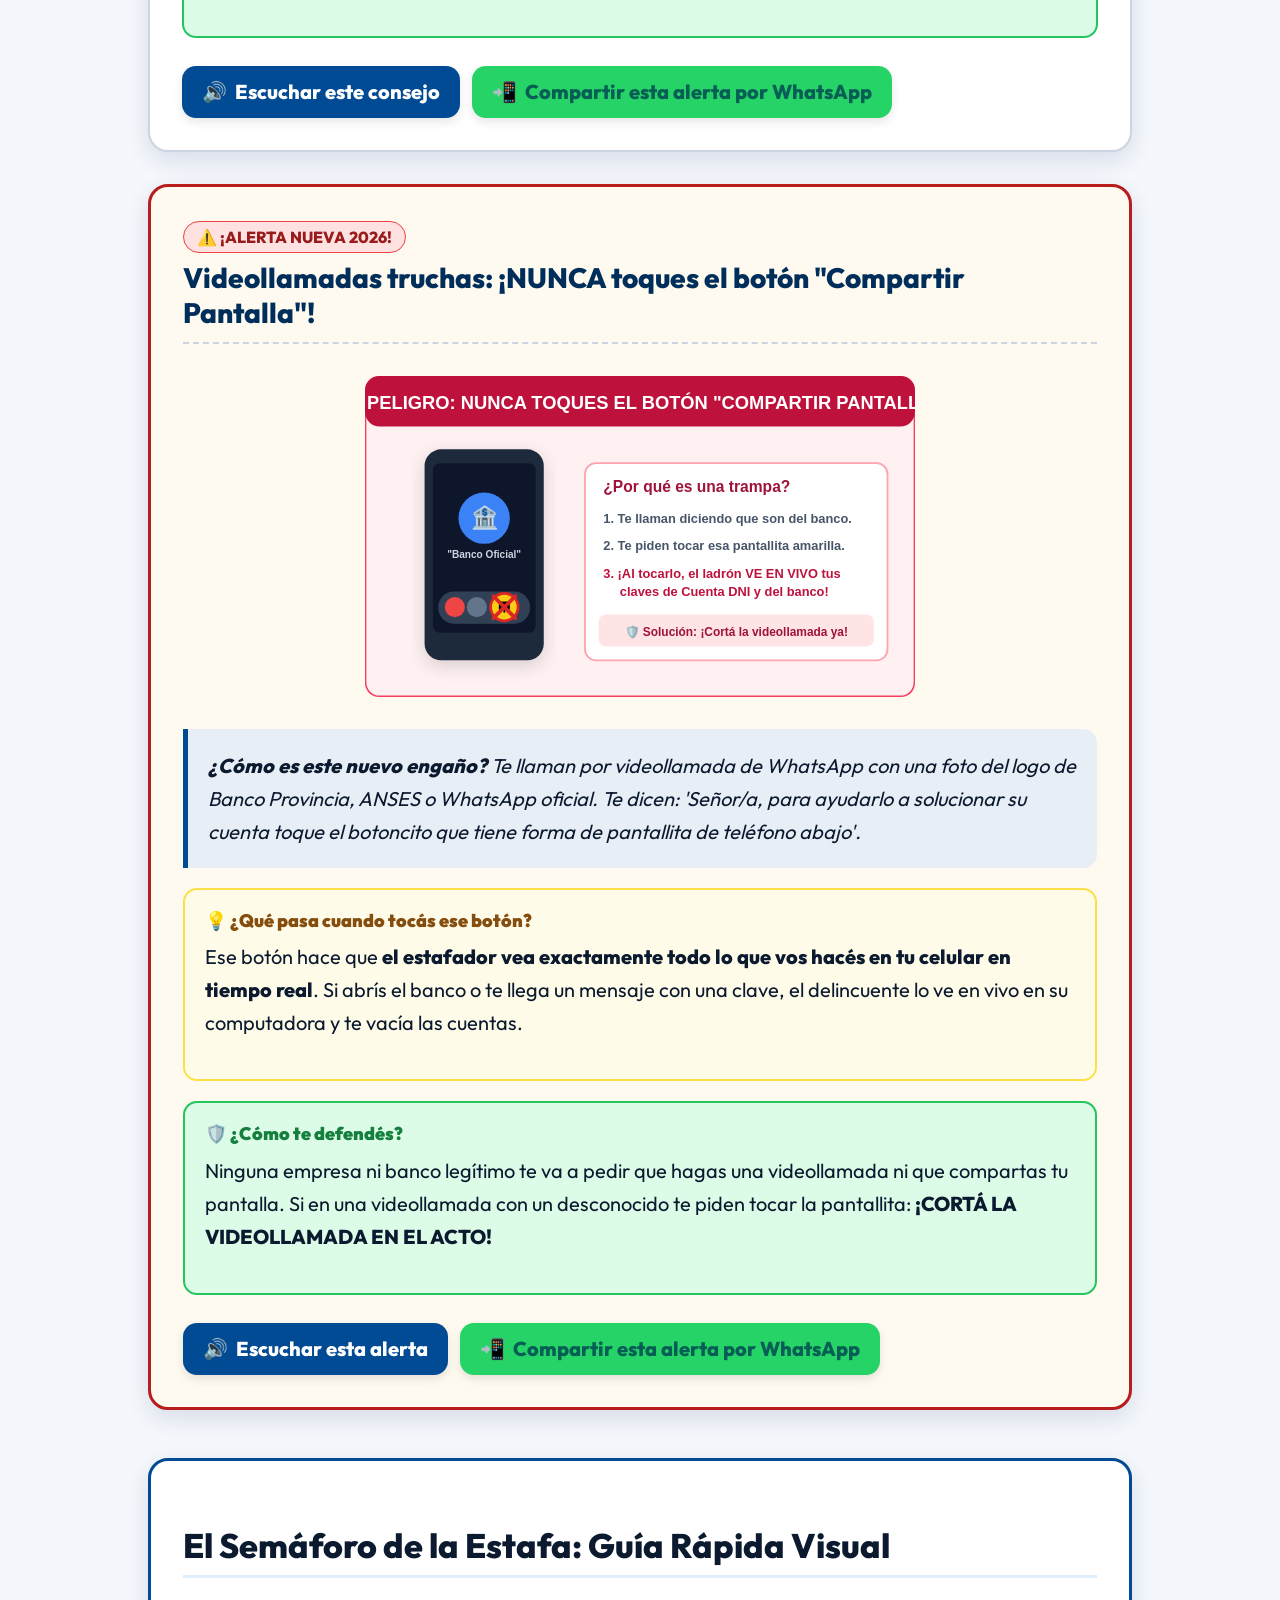
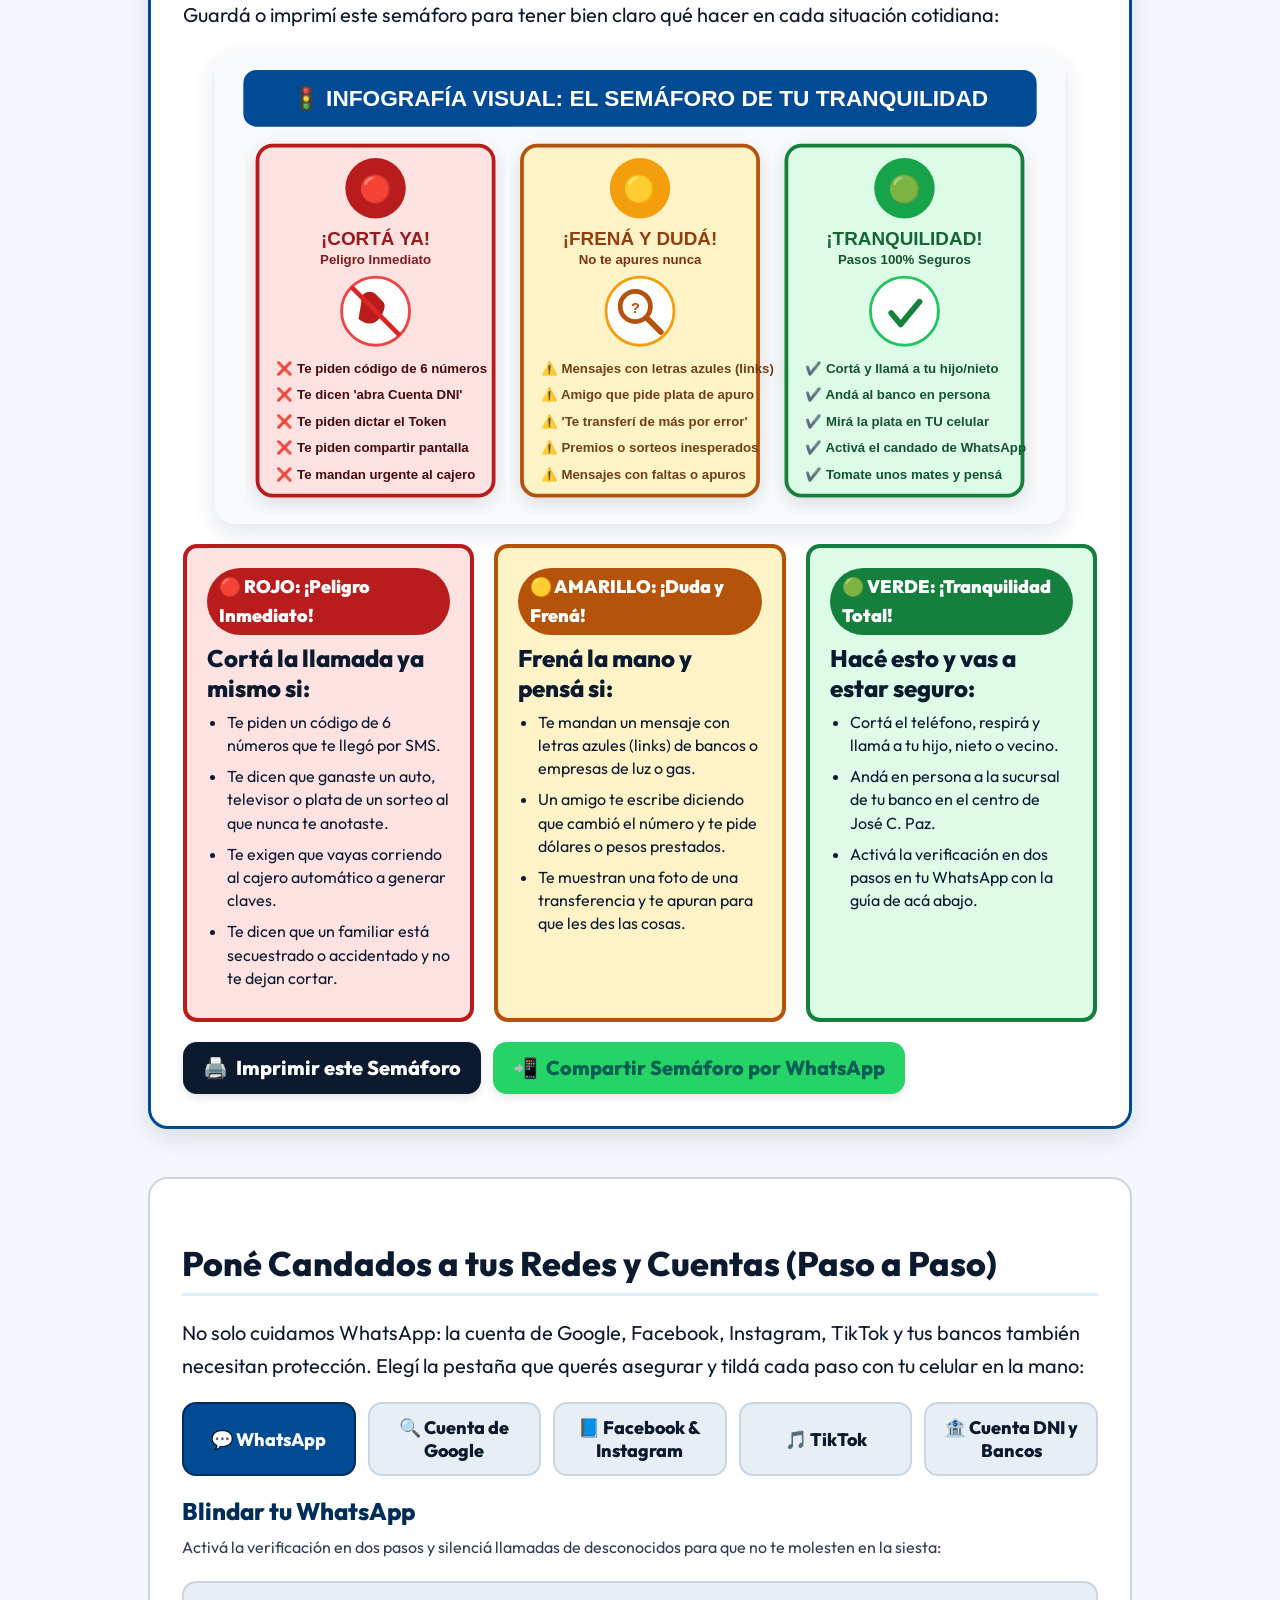
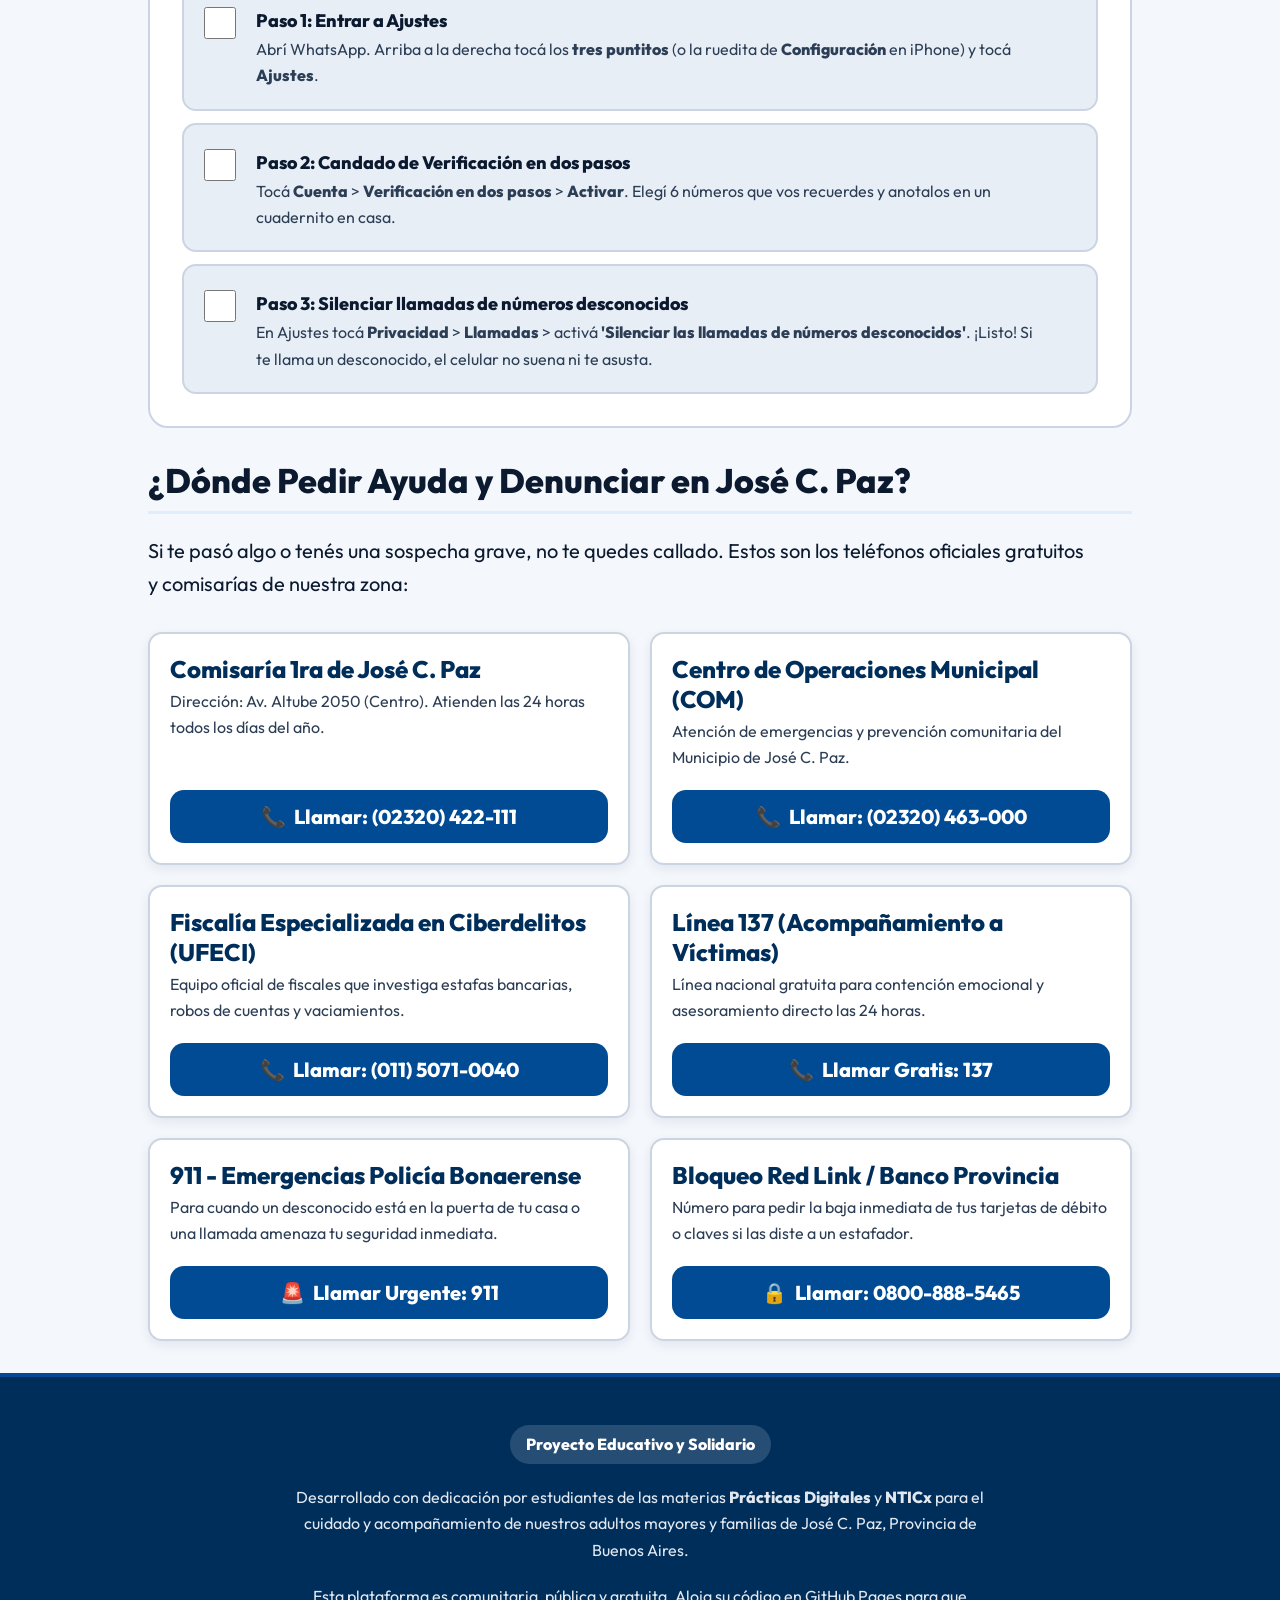
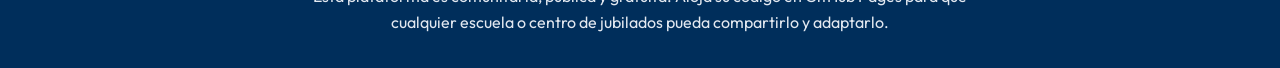
==== commit 88723988: "Agregar infografias visuales e ilustraciones en la web y en la presentacion" ====
--- a/index.html
+++ b/index.html
@@ -84,11 +84,18 @@
   <!-- 3. CABECERA PRINCIPAL HERO -->
   <header class="site-header">
     <div class="container">
-      <span class="site-header__kicker">Guía Comunitaria y Barrial de Prevención</span>
-      <h1 class="site-header__title">Cuidemos lo Nuestro: Nadie te Apura</h1>
-      <p class="site-header__subtitle">
-        Consejos claros, sin palabras raras en inglés, para que uses tu celular y tu plata con total tranquilidad en José C. Paz.
-      </p>
+      <div style="display: flex; flex-direction: column; gap: var(--space-md); align-items: center;">
+        <div style="width: 100%;">
+          <span class="site-header__kicker">Guía Comunitaria y Barrial de Prevención</span>
+          <h1 class="site-header__title">Cuidemos lo Nuestro: Nadie te Apura</h1>
+          <p class="site-header__subtitle">
+            Consejos claros, sin palabras raras en inglés, para que uses tu celular y tu plata con total tranquilidad en José C. Paz.
+          </p>
+        </div>
+        <div style="width: 100%; max-width: 650px; border-radius: var(--radius-lg); overflow: hidden; box-shadow: var(--shadow-card);">
+          <img src="assets/img/hero-familia.svg" alt="Ilustración cálida de una abuela tomando mate con su nieto mientras aprenden a usar el celular con seguridad" width="800" height="450" style="width: 100%; height: auto; display: block;">
+        </div>
+      </div>
     </div>
   </header>
 
@@ -97,6 +104,9 @@
 
     <!-- 4. LA REGLA DE ORO -->
     <section class="golden-rule" aria-labelledby="regla-oro-titulo">
+      <div style="width: 100%; max-width: 600px; margin: 0 auto var(--space-md); border-radius: var(--radius-md); overflow: hidden; box-shadow: var(--shadow-subtle);">
+        <img src="assets/img/regla-de-oro.svg" alt="Infografía: Ante la duda, soltá el teléfono y preguntale a alguien de confianza" width="700" height="320" style="width: 100%; height: auto; display: block;">
+      </div>
       <div class="golden-rule__header">
         <span class="golden-rule__icon" aria-hidden="true">⭐</span>
         <div>
@@ -345,6 +355,10 @@
             </div>
           </div>
 
+          <div style="width: 100%; max-width: 550px; margin: var(--space-sm) auto; border-radius: var(--radius-md); overflow: hidden;">
+            <img src="assets/img/alerta-pantalla.svg" alt="Alerta visual: Nunca tocar el botón de compartir pantalla en videollamadas con desconocidos" width="600" height="350" style="width: 100%; height: auto; display: block;">
+          </div>
+
           <div class="scam-card__story">
             <strong>¿Cómo es este nuevo engaño?</strong>
             Te llaman por videollamada de WhatsApp con una foto del logo de Banco Provincia, ANSES o WhatsApp oficial. Te dicen: <em>'Señor/a, para ayudarlo a solucionar su cuenta toque el botoncito que tiene forma de pantallita de teléfono abajo'</em>.
@@ -383,6 +397,11 @@
       <p>
         Guardá o imprimí este semáforo para tener bien claro qué hacer en cada situación cotidiana:
       </p>
+
+      <!-- Infografía Ilustrada del Semáforo -->
+      <div style="width: 100%; max-width: 850px; margin: var(--space-md) auto; border-radius: var(--radius-lg); overflow: hidden; box-shadow: var(--shadow-card);">
+        <img src="assets/img/semaforo-infografia.svg" alt="Infografía visual del Semáforo de la Seguridad: Rojo cortar, Amarillo dudar, Verde tranquilidad" width="900" height="500" style="width: 100%; height: auto; display: block;">
+      </div>
 
       <div class="traffic-light-grid">
         <!-- ROJO -->
